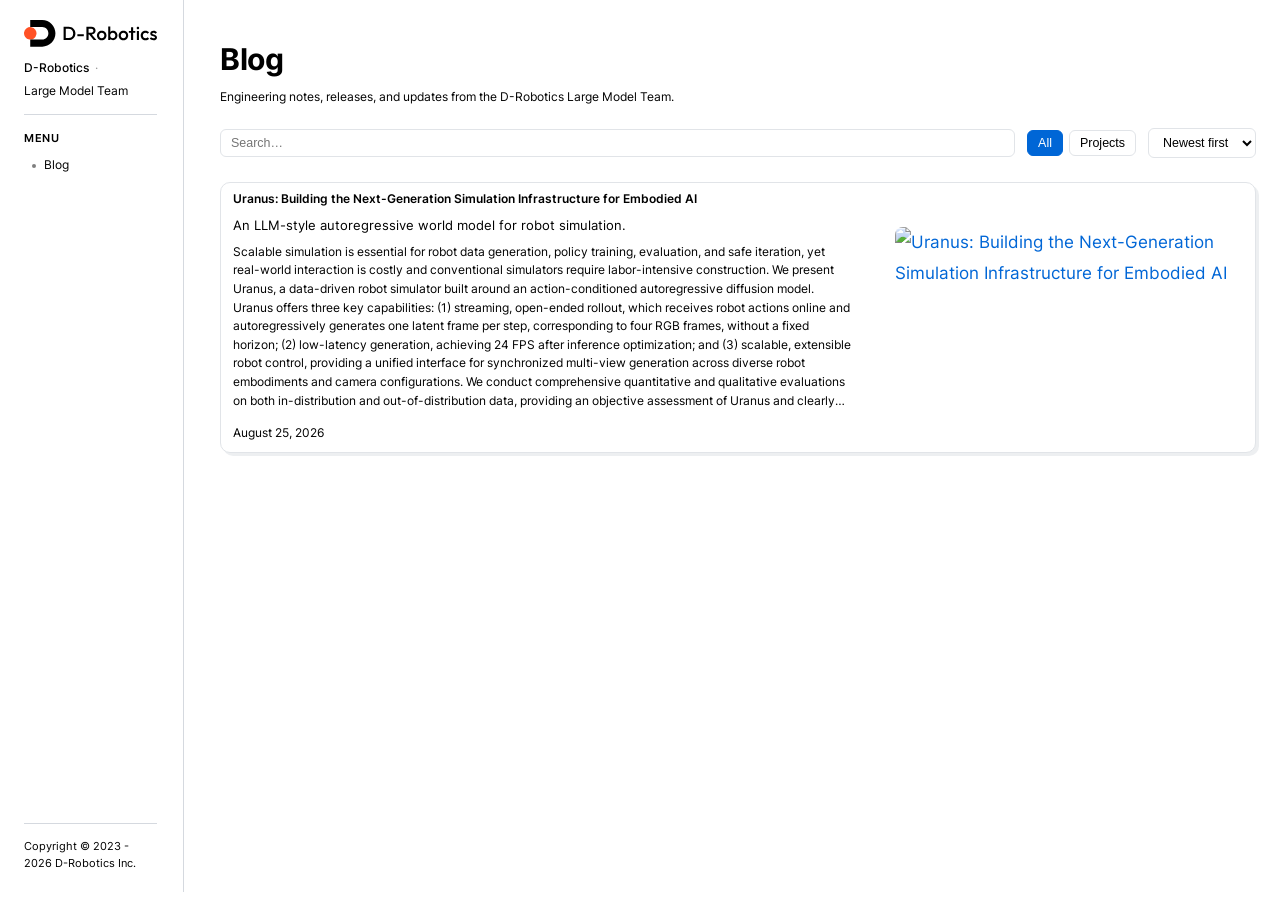
==== index.html @ 14d08337 "Initial deploy: Hugo build output (TOS-hosted assets)" ====
<!doctype html><html lang=en dir=ltr><head><meta charset=utf-8><meta name=viewport content="width=device-width,initial-scale=1,shrink-to-fit=no"><meta name=robots content="index, follow"><title>D-Robotics Large Model Team</title><script>(function(){var t,e=null;try{e=localStorage.getItem("beacon-theme")}catch{}e!=="light"&&e!=="dark"&&(e="auto"),t=e==="dark"||e==="auto"&&window.matchMedia("(prefers-color-scheme: dark)").matches,document.documentElement.dataset.theme=e,document.documentElement.classList.toggle("dark",t)})()</script><meta name=description content="World models and scalable systems for intelligence in the physical world."><meta name=author content="D-Robotics Large Model Team"><link rel=canonical href=https://largemodel.d-robotics.cc/><meta property="og:title" content="D-Robotics Large Model Team">
<meta property="og:description" content="World models and scalable systems for intelligence in the physical world."><meta property="og:type" content="website"><meta property="og:url" content="https://largemodel.d-robotics.cc/"><meta property="og:site_name" content="D-Robotics Large Model Team"><meta name=twitter:card content="summary"><meta name=twitter:title content="D-Robotics Large Model Team"><meta name=twitter:description content="World models and scalable systems for intelligence in the physical world."><script type=application/ld+json>{"@context":"https://schema.org","@type":"WebSite","description":"World models and scalable systems for intelligence in the physical world.","name":"D-Robotics Large Model Team","url":"https://largemodel.d-robotics.cc/"}</script><link rel=stylesheet href=/css/main.min.e6b3708b87d141f36e25508e2e781ec3b22ee63d09529a8f0eecc52648e0cc5a.css integrity="sha256-5rNwi4fRQfNuJVCOLngew7Iu5j0JUpqPDuzFJkjgzFo="><link rel=alternate type=application/rss+xml href=https://largemodel.d-robotics.cc/index.xml title="D-Robotics Large Model Team"><meta name=generator content="Hugo 0.147.4"><script>(function(){try{localStorage.setItem("beacon-theme","light")}catch{}var e=document.documentElement;e.classList.remove("dark"),e.dataset.theme="light"})()</script><style>@font-face{font-family:inter;src:url(/fonts/inter-var.woff2)format("woff2");font-weight:100 900;font-display:swap}:root{color-scheme:light;--color-bg:#ffffff;--color-bg-page:#ececed;--nav-width:160px;--details-width:280px;--site-width:1360px;--toc-width:220px;--font-sans:"Inter", "PingFang SC", "Microsoft YaHei", "Noto Sans CJK SC", system-ui, -apple-system, "Segoe UI", sans-serif;--color-text:#000000;--color-text-soft:#000000;--color-heading:#000000}:root.dark{color-scheme:light;--color-bg:#ffffff;--color-bg-soft:#ffffff;--color-bg-code:#f1f3f5;--color-bg-muted:#eceef1;--color-bg-page:#ececed;--color-text:#000000;--color-text-soft:#000000;--color-heading:#000000;--color-border:#e1e4e8;--color-divider:#d5d9df;--color-rule:#9299a3;--color-border-hover:#0066d6;--color-primary:#0066d6;--color-primary-hover:#0053b3;--color-selection-bg:#bfd0e1;--color-selection-text:#17212b;--color-comment-accent:#456b91;--color-tag-bg:#eceef1;--color-lightbox-backdrop:rgba(20, 22, 26, 0.82);--shadow:0 1px 2px rgba(0, 0, 0, 0.04);--shadow-hover:0 3px 10px rgba(0, 0, 0, 0.08)}.theme-toggle{display:none!important}body{background:var(--color-bg-page)}.container{background:var(--color-bg)}.three-col .layout{display:grid;grid-template-columns:var(--nav-width)minmax(0,1fr);gap:var(--layout-gap);align-items:start}.three-col.single .layout{grid-template-columns:var(--details-width)minmax(0,1fr);gap:0}.three-col.single .main{padding-left:24px;overflow-x:clip}.three-col.single .right-toc{display:none}.three-col .main,.three-col.single .main{max-width:none;margin-inline:0;min-width:0}.left-nav{position:sticky;top:24px;align-self:start;padding:20px 0;align-self:stretch;border-right:1px solid var(--color-divider);padding-right:20px}.left-nav-inner{display:flex;flex-direction:column;gap:14px}a.sidebar-logo{text-decoration:none;transition:opacity .15s ease}a.sidebar-logo:hover{opacity:.75}.right-toc{position:sticky;top:24px;align-self:start;padding:40px 0;max-height:calc(100vh - 48px);overflow-y:auto}.toc-side{background:0 0;border:0;border-radius:0;padding:0;margin:0}.toc-side .toc-title{text-transform:uppercase;letter-spacing:.05em;font-weight:600;color:var(--color-text-soft);font-size:.82rem;margin:0 0 12px}.toc-side .toc-content{font-size:.92rem}.toc-side ul{padding-left:16px;margin:6px 0}.toc-side a{color:var(--color-text-soft)}.toc-side a:hover{color:var(--color-primary)}.resources{margin:16px 0 0;text-align:center}.resources-list{display:flex;flex-wrap:wrap;justify-content:center;gap:18px}.resource-badge{display:inline-flex;align-items:center;gap:5px;padding:0;border:none;background:0 0;color:var(--color-text);font-size:.78rem;font-weight:400;text-decoration:underline;text-underline-offset:3px;text-decoration-thickness:1px;transition:color .15s ease,text-decoration-color .15s ease}.resource-badge:hover{color:var(--color-primary)}.hero{padding:56px 0 40px;max-width:760px}.hero-eyebrow{letter-spacing:-.01em;font-size:1.35rem;font-weight:700;color:var(--color-heading);margin:0 0 14px}.hero-vision{font-size:.95rem;line-height:1.7;letter-spacing:-.005em;color:var(--color-text-soft);margin:0 0 32px;max-width:62ch}.hero-cta{display:flex;gap:12px;flex-wrap:wrap}.btn{display:inline-flex;align-items:center;padding:8px 16px;border-radius:var(--radius);font-size:.78rem;font-weight:600;border:1px solid var(--color-border);background:var(--color-bg-soft);color:var(--color-text);transition:color .15s ease,border-color .15s ease,background-color .15s ease}.btn:hover{color:var(--color-primary);border-color:var(--color-border-hover)}.btn-primary{background:var(--color-primary);color:#fff;border-color:var(--color-primary)}.btn-primary:hover{color:#fff;filter:brightness(1.08)}.btn-ghost{background:0 0}.latest-title{margin:72px 0 16px;padding-top:24px;border-top:1px solid var(--color-border);font-size:.78rem;text-transform:uppercase;letter-spacing:.05em;font-weight:600;color:var(--color-text-soft)}.post-entry{margin-bottom:12px;padding:0;border:1px solid var(--color-border);border-radius:10px;background:var(--color-bg);box-shadow:3px 3px color-mix(in srgb,var(--color-border) 60%,transparent);transition:box-shadow .15s ease,transform .15s ease,border-color .15s ease}.post-entry:first-child{padding-top:0}.post-entry:last-of-type{border-bottom:1px solid var(--color-border)}.post-entry:hover{border-color:var(--color-heading);transform:translate(-1px,-1px);box-shadow:5px 5px color-mix(in srgb,var(--color-border) 80%,transparent)}.card-badges{display:flex;gap:6px;flex-wrap:wrap;margin-bottom:10px}.category-badge{display:inline-block;padding:3px 10px;font-size:.72rem;font-weight:600;text-transform:uppercase;letter-spacing:.05em;color:var(--color-primary);background:color-mix(in srgb,var(--color-primary) 10%,transparent);border-radius:999px;transition:background-color .15s ease}.category-badge:hover{background:color-mix(in srgb,var(--color-primary) 18%,transparent)}.byline{display:flex;align-items:center;flex-wrap:wrap;gap:8px;font-size:.78rem;color:var(--color-text-soft);margin:0 0 12px}.byline-author{color:var(--color-text-soft);font-weight:400}.byline-sep{opacity:.4}.entry-pinned{color:var(--color-primary);margin-right:4px}.three-col.single .post{max-width:none;margin-inline:0}.three-col.single .main{padding-right:24px}.three-col.single .post-content{font-size:1rem;line-height:1.4;letter-spacing:-.003em}.three-col.single .post-content a{color:var(--color-text)}.three-col.single .post-content a:hover{color:var(--color-text);text-decoration-color:var(--color-primary)}.three-col.single .post-content p{text-align:left;max-width:46rem;margin-inline:auto}.three-col.single .post-content>*+*{margin-top:20px}.three-col.single .post-content>*:first-child{margin-top:0}.three-col.single .post-content>h2{font-size:1.6rem;line-height:1.3;margin-top:80px;margin-bottom:0;letter-spacing:-.015em;text-align:center;padding-top:56px;border-top:1px solid var(--color-divider)}.three-col.single .post-content>h2:first-of-type,.three-col.single .post-content .callout>h2{border-top:none;margin-top:56px;padding-top:0}.three-col.single .post-content .callout>h2:first-child{margin-top:0}.three-col.single .post-content>h2::after{content:'';display:block;width:40px;height:3px;background:var(--color-primary);margin:12px auto 0;border-radius:2px}.three-col.single .post-content h4{font-size:1rem;line-height:1.5;font-weight:700;margin-top:28px;margin-bottom:0;margin-inline:auto;max-width:46rem;letter-spacing:-.01em;text-align:left}.three-col.single .post-content .demo-section>*+*{margin-top:28px}.three-col.single .post-content .demo-section>*:first-child{margin-top:0}.three-col.single .post-content .demo-section h4,.three-col.single .post-content .demo-section p{text-align:center}.three-col.single .post-content .demo-section p{max-width:40rem;margin-inline:auto}.barchart{max-width:46rem;margin-inline:auto}.barchart-tabs{display:flex;flex-wrap:wrap;gap:6px;margin-bottom:14px;position:relative}.barchart>input{position:absolute;opacity:0;pointer-events:none}.barchart-tabs>label{padding:3px 12px;border:1px solid var(--color-border);border-radius:999px;font-size:.72rem;line-height:1.6;color:var(--color-text-soft);cursor:pointer;user-select:none;transition:color .15s ease,background-color .15s ease,border-color .15s ease}.barchart-tabs>label:hover{color:var(--color-heading);border-color:var(--color-heading)}.bar-panel{display:none;min-height:258px}#bm-overall:checked~.bar-panel[data-panel=overall],#bm-interaction:checked~.bar-panel[data-panel=interaction],#bm-physical:checked~.bar-panel[data-panel=physical],#bm-consistency:checked~.bar-panel[data-panel=consistency],#bm-clip:checked~.bar-panel[data-panel=clip]{display:block}#bm-overall:checked~.barchart-tabs label[for=bm-overall],#bm-interaction:checked~.barchart-tabs label[for=bm-interaction],#bm-physical:checked~.barchart-tabs label[for=bm-physical],#bm-consistency:checked~.barchart-tabs label[for=bm-consistency],#bm-clip:checked~.barchart-tabs label[for=bm-clip]{background:var(--color-primary);border-color:var(--color-primary);color:#fff}.barmeter{display:grid;grid-template-columns:148px minmax(0,1fr)44px;align-items:center;gap:8px;margin:5px 0}.bar-label{font-size:.72rem;color:var(--color-text);text-align:right;white-space:nowrap;overflow:hidden;text-overflow:ellipsis}.bar-label em{font-style:normal;font-weight:600}.bar-track{height:14px;border-radius:4px;background:var(--color-bg-soft);overflow:hidden}.bar-fill{display:block;height:100%;width:var(--w,0%);border-radius:4px;background:color-mix(in srgb,var(--color-text) 28%,transparent)}.bar-value{font-size:.7rem;color:var(--color-text-soft);font-variant-numeric:tabular-nums}.barmeter.ours .bar-fill{background:var(--color-primary)}.barmeter.ours .bar-label,.barmeter.ours .bar-value{color:var(--color-primary);font-weight:600}.bar-caption{margin-top:10px;font-size:.7rem;color:var(--color-text-soft);text-align:center}.eval-split{display:grid;grid-template-columns:minmax(0,1fr)340px;gap:28px;align-items:center;max-width:46rem;margin-inline:auto;margin-block:28px}.post-content .eval-figure{margin:0}.eval-figure img{width:100%;border-radius:12px}.eval-figure figcaption{margin-top:8px;font-size:.72rem;line-height:1.5;color:var(--color-text-soft);text-align:center}.three-col.single .post-content h4{clear:both}@media(max-width:768px){.eval-split{grid-template-columns:1fr}}.video-pair{display:grid;grid-template-columns:1fr 1fr;gap:16px}.video-pair video{width:100%;aspect-ratio:16/9;object-fit:contain;background:#000;border-radius:12px}@media(max-width:768px){.video-pair{grid-template-columns:1fr}}.three-col.single .post-content>figure:not(.eval-figure),.three-col.single .post-content>div{margin-top:36px;margin-bottom:36px}.three-col.single .post-content .callout{border:none;border-radius:0;padding:0;margin:20px 0;background:0 0}.three-col.single .post-content .callout>p:first-child{font-size:1rem;font-weight:600;letter-spacing:-.005em;text-align:left;max-width:none}.three-col.single .post-content .callout>blockquote{margin:14px auto;padding-left:16px;border-left:2px solid var(--color-divider);font-size:.9rem;color:var(--color-text-soft);text-align:left;max-width:46rem}.three-col.single .post-content .callout>blockquote p{margin:0;max-width:none}.three-col.single .post-content .callout>p:not(:first-child){text-align:left;font-size:1rem;line-height:1.4;margin-top:14px;color:var(--color-text-soft)}.three-col.single .post-content .callout p:last-child,.three-col.single .post-content .callout blockquote:last-child{margin-bottom:0}.three-col.single .post-content>video{border-radius:12px;box-shadow:0 4px 24px rgba(0,0,0,.12);max-width:100%;background:#000;object-fit:contain}.three-col.single .post-content img{max-width:100%;background:0 0}.video-gallery{margin:36px 0}.video-gallery .video-main-wrap{position:relative;width:100%;padding-bottom:56.25%;border-radius:12px;overflow:hidden;box-shadow:0 4px 24px rgba(0,0,0,.12);background:#000}.video-gallery .video-main{position:absolute;top:0;left:0;width:100%;height:100%;object-fit:contain;background:#000}.video-gallery .video-thumbs{display:flex;flex-wrap:wrap;justify-content:center;gap:8px;margin-top:10px}.video-gallery .video-thumb-wrap{position:relative;flex:0 0 120px;width:120px;height:68px;border-radius:8px;overflow:hidden;cursor:pointer;border:3px solid transparent;opacity:.5;transition:opacity .15s ease,border-color .15s ease;background:#000}.video-gallery .video-thumb-wrap:hover{opacity:.8}.video-gallery .video-thumb-wrap.active{border-color:var(--color-primary);opacity:1}.video-gallery .video-thumb{position:absolute;top:0;left:0;width:100%;height:100%;object-fit:contain;background:#000;pointer-events:none}.three-col.single .post-content li{margin:.3em 0}.three-col.single .post-header{margin-bottom:40px;padding-top:8px}.three-col.single .post-header .post-meta.byline{justify-content:center;gap:8px;margin-bottom:14px}.three-col.single .post-header .post-title{text-align:center;font-size:clamp(1.8rem,3vw,2.2rem);line-height:1.25;letter-spacing:-.02em;margin:0 auto;max-width:32ch}.three-col.single .post-cover{margin:8px -14% 0;width:128%;max-width:100vw}.three-col.single .post-cover img{border-radius:var(--radius);display:block}.three-col.single .post>details.toc{display:none}.three-col.single .citation{margin-inline:auto;max-width:46rem;margin-top:88px}.three-col.single .post-footer{text-align:center}.three-col.single .post-footer .post-tags{justify-content:center}.post-details{position:sticky;top:24px;align-self:start;height:calc(100vh - 48px);overflow-y:auto;font-size:.78rem}.post-details-inner{display:flex;flex-direction:column;gap:16px;padding-right:6px;height:100%}.post-details-header{display:flex;flex-direction:column;gap:12px;padding-bottom:14px;border-bottom:1px solid var(--color-divider);flex-shrink:0}.sidebar-logo{width:100%;display:flex;align-items:center;justify-content:flex-start}.sidebar-logo svg{width:140px;max-width:100%;height:auto;display:block;color:var(--color-heading)}.post-meta-compact{display:flex;flex-wrap:wrap;align-items:center;gap:6px;font-size:.78rem;color:var(--color-text-soft);line-height:1.4}.post-meta-compact .post-meta-author{font-weight:500;color:var(--color-heading);white-space:nowrap}.post-meta-compact .post-meta-date{font-weight:400;color:var(--color-text-soft)}.post-meta-compact .sep{opacity:.4}.badge-category{display:inline-flex;align-items:center;gap:6px;padding:4px 10px;border-radius:999px;background:var(--color-bg-soft);border:1px solid var(--color-border);font-size:.72rem;font-weight:600;color:var(--color-heading);width:fit-content}.post-date{margin:0;font-size:.76rem;font-weight:500;color:var(--color-text-soft)}.post-byline{display:flex;justify-content:space-between;align-items:center;gap:12px}.post-author{margin:0;font-size:.9rem;font-weight:700;color:var(--color-heading)}.table-of-contents{display:flex;flex-direction:column;gap:8px;flex:1;min-height:0;overflow-y:auto}.table-of-contents-title{flex-shrink:0;margin:0;font-size:.7rem;font-weight:600;text-transform:uppercase;letter-spacing:.06em;color:var(--color-text-soft)}.table-of-contents-list ul{list-style:none;margin:0;padding:0}.table-of-contents-list ul ul{padding-left:10px;margin-top:2px}.table-of-contents-list li{margin:0}.table-of-contents-list a{display:flex;align-items:baseline;gap:8px;padding:4px 6px;border-radius:6px;color:var(--color-text-soft);text-decoration:none;font-size:.78rem;line-height:1.3;border-left:2px solid transparent;transition:color .15s ease,background-color .15s ease,border-color .15s ease}.table-of-contents-list a::before{content:"";flex-shrink:0;width:4px;height:4px;border-radius:50%;background:color-mix(in srgb,currentColor 50%,transparent);transform:translateY(-1px);transition:background-color .15s ease}.table-of-contents-list a:hover{color:var(--color-heading);background:var(--color-bg-soft)}.table-of-contents-list a.is-active,.table-of-contents-list a.active{color:var(--color-primary);background:color-mix(in srgb,var(--color-primary) 6%,transparent);border-left-color:var(--color-primary)}.table-of-contents-list a.is-active::before,.table-of-contents-list a.active::before{background:var(--color-primary)}.post-details-footer{flex-shrink:0;padding-top:12px;border-top:1px solid var(--color-divider);text-align:right}.back-to-blog{font-size:.76rem;font-weight:400;color:var(--color-text);text-decoration:underline;text-underline-offset:3px;text-decoration-color:color-mix(in srgb,var(--color-text) 35%,transparent);transition:color .15s ease,text-decoration-color .15s ease}.back-to-blog:hover{color:var(--color-primary);text-decoration-color:var(--color-primary)}.sidebar-copyright{margin-top:auto;flex-shrink:0;padding-top:14px;border-top:1px solid var(--color-divider);font-size:.7rem;line-height:1.5;color:var(--color-text-soft)}@media(max-width:1024px){.sidebar-copyright{display:none}.three-col.single .layout{grid-template-columns:minmax(0,1fr)}.three-col .left-nav{border-right:0;padding-right:0}.three-col.single .main{padding-left:0;overflow-x:visible}.post-details{position:static;height:auto;overflow:visible;margin-bottom:24px}.post-details-inner{padding-right:0;height:auto}.three-col.single .post-cover{margin:8px -6% 0;width:112%}}.list-header .list-title{font-size:1.9rem;font-weight:700;letter-spacing:-.01em;color:var(--color-heading)}.list-header .list-description{font-size:.78rem;color:var(--color-text-soft)}.post-entry .entry-body{display:flex;align-items:stretch;gap:44px;padding:8px 20px 8px 12px}.post-entry .entry-main{flex:auto;min-width:0;display:flex;flex-direction:column;gap:8px}.post-entry .entry-row{display:flex;align-items:baseline;justify-content:space-between;gap:6px}.post-entry .entry-title{flex:1;min-width:0;overflow:hidden;text-overflow:ellipsis;white-space:nowrap;font-size:.75rem;font-weight:600;line-height:1.4;letter-spacing:0;margin:0;color:var(--color-heading)}.post-entry .entry-title a{text-decoration:none}.post-entry .entry-date{margin-top:auto;padding-top:4px;font-size:.75rem;color:var(--color-text-soft);white-space:nowrap}.post-entry .entry-desc{font-size:.82rem;line-height:1.45;color:var(--color-text);margin:0}.post-entry .entry-abstract{min-width:0;margin:0;font-size:.75rem;line-height:1.55;color:var(--color-text-soft);display:-webkit-box;-webkit-box-orient:vertical;overflow:hidden}.post-entry .entry-thumb-link{flex:none;align-self:center;display:block}.post-entry .entry-thumb{display:block;height:180px;width:auto;max-width:min(40vw,340px);object-fit:cover;border-radius:8px;background:var(--color-bg)}@media(max-width:640px){.post-entry .entry-body{flex-direction:column-reverse;gap:10px}.post-entry .entry-thumb{width:100%;height:auto;max-width:none}.post-entry .entry-date{margin-top:0}}.blog-controls{display:flex;gap:12px;flex-wrap:wrap;align-items:center;margin:8px 0 24px}.blog-search{flex:1 1 240px;min-width:180px;padding:6px 10px;border:1px solid var(--color-border);border-radius:var(--radius);font-size:.78rem;background:var(--color-bg-soft);color:var(--color-text);transition:border-color .15s ease}.blog-search:focus{outline:none;border-color:var(--color-primary)}.blog-filters{display:flex;gap:6px;flex-wrap:wrap}.filter-btn{padding:5px 10px;border:1px solid var(--color-border);background:var(--color-bg-soft);color:var(--color-text-soft);border-radius:var(--radius);cursor:pointer;font-size:.78rem;transition:color .15s ease,border-color .15s ease,background-color .15s ease}.filter-btn:hover{color:var(--color-primary);border-color:var(--color-border-hover)}.filter-btn.active{background:var(--color-primary);color:#fff;border-color:var(--color-primary)}.blog-sort{padding:6px 10px;border:1px solid var(--color-border);border-radius:var(--radius);background:var(--color-bg-soft);color:var(--color-text);font-size:.78rem;cursor:pointer}.blog-empty{color:var(--color-text-soft);text-align:center;padding:40px 0;font-size:.78rem}.citation{margin:40px 0 24px;padding:20px 24px;border:1px solid var(--color-border);border-radius:var(--radius);background:var(--color-bg-soft)}.citation-title{margin:0 0 6px;font-size:.78rem;text-transform:uppercase;letter-spacing:.05em;font-weight:600;color:var(--color-text-soft)}.citation-note{margin:0 0 14px;font-size:.78rem;color:var(--color-text-soft)}.citation-actions{position:relative}.citation-bibtex{margin:0;padding:16px 18px;background:var(--color-bg);border:1px solid var(--color-border);border-radius:calc(var(--radius) - 2px);overflow-x:auto;font-family:ui-monospace,SFMono-Regular,Menlo,Consolas,monospace;font-size:.78rem;line-height:1.55;color:var(--color-text)}.citation-bibtex code{background:0 0;padding:0;font:inherit;color:inherit}.citation-copy{position:absolute;top:10px;right:10px;display:inline-flex;align-items:center;padding:5px 12px;border:1px solid var(--color-border);border-radius:var(--radius);background:var(--color-bg);color:var(--color-text-soft);font-size:.78rem;font-weight:600;cursor:pointer;transition:color .15s ease,border-color .15s ease}.citation-copy:hover{color:var(--color-primary);border-color:var(--color-border-hover)}@media(max-width:1024px){.three-col .layout,.three-col.single .layout{grid-template-columns:1fr}.left-nav{position:static;padding:16px 0;border-bottom:1px solid var(--color-divider)}.post-details-inner{flex-direction:row;align-items:center;gap:18px;flex-wrap:wrap}.post-details-header{flex-direction:row;align-items:center;gap:18px;padding-bottom:0;border-bottom:0}.left-nav-links .table-of-contents-title{display:none}.left-nav-links .table-of-contents-list{display:flex;flex-direction:row;gap:18px}.left-nav-links .table-of-contents-list a{border-left:0;padding:0}.left-nav-links .table-of-contents-list a::before{display:none}.right-toc{display:none}}</style></head><body class="three-col list kind-home type-page" data-copy=Copy data-copied=Copied! data-copy-failed="Copy failed" data-toggle-theme=Theme data-theme-auto=Auto data-theme-light=Light data-theme-dark=Dark data-open-menu="Open menu" data-close-menu="Close menu" data-image-preview="Image preview" data-open-preview="Open image preview" data-close-preview=Close data-prev-image="Previous image" data-next-image="Next image"><a class=skip-link href=#main>Skip to content</a><div id=copy-status class=visually-hidden role=status aria-live=polite></div><div class=container><div class=layout><aside class=left-nav id=left-nav aria-label="Main navigation"><div class=post-details aria-label="Site navigation"><div class=post-details-inner><div class=post-details-header><a href=/ class=sidebar-logo aria-label=D-Robotics><svg viewBox="0 0 2674.43 536.44" aria-hidden="true"><g><path fill="currentcolor" d="M1034.09 270.13c0 75.66-58.85 133.74-135.65 133.74H796.03V136.39h101.64c77.19.0 136.42 57.7 136.42 133.74zM896.52 363.75c54.64.0 92.48-38.21 92.48-94s-38.21-93.24-92.48-93.24h-56.55v187.24h56.55z"/><path fill="currentcolor" d="M1073.05 326.3v-39.74h129.54v39.74h-129.54z"/><path fill="currentcolor" d="M1401.67 403.87l-91.33-113.49h-11.46v113.49h-43.94V136.39h100.11c50.44.0 84.45 32.86 84.45 77.19s-30.19 73.37-76.43 76.43l94 113.87h-55.41zM1298.87 174.6v79.48h53.88c27.13.0 42.8-14.9 42.8-39.74.0-22.16-15.66-39.74-42.41-39.74h-54.26z"/><path fill="currentcolor" d="M1466.61 311.78c0-53.12 42.03-95.15 95.91-95.15s96.29 41.65 96.29 95.15-42.03 95.91-96.29 95.91-95.91-42.42-95.91-95.91zm149.03.0c0-32.1-22.16-54.64-53.12-54.64s-52.73 22.93-52.73 54.64 21.78 55.41 52.73 55.41 53.12-22.93 53.12-55.41z"/><path fill="currentcolor" d="M1880.05 312.55c0 53.5-38.6 95.15-88.27 95.15-23.31.0-43.18-8.79-56.17-23.69v19.87h-42.03V128.75h42.03v111.96c12.99-14.9 32.86-24.08 56.17-24.08 49.68.0 88.27 42.03 88.27 95.91zM1836.87 312.16c0-32.86-21.4-55.79-51.97-55.79s-51.97 22.93-51.97 55.79 21.02 55.79 51.97 55.79 51.97-22.93 51.97-55.79z"/><path fill="currentcolor" d="M1903.35 311.78c0-53.12 42.03-95.15 95.91-95.15s96.29 41.65 96.29 95.15-42.03 95.91-96.29 95.91-95.91-42.42-95.91-95.91zm149.03.0c0-32.1-22.17-54.64-53.12-54.64s-52.73 22.93-52.73 54.64 21.78 55.41 52.73 55.41 53.12-22.93 53.12-55.41z"/><path fill="currentcolor" d="M2238.84 220.46v38.21h-43.94v145.21h-42.03V258.67h-43.94v-38.21h43.94v-76.43h42.03v76.43h43.94z"/><path fill="currentcolor" d="M2265.96 161.61c0-14.14 10.32-25.22 24.84-25.22s24.84 11.08 24.84 25.22-10.32 25.22-24.84 25.22-24.84-11.08-24.84-25.22zM2269.78 403.87V220.45h42.03v183.42h-42.03z"/><path fill="currentcolor" d="M2346.96 312.16c0-53.88 41.65-95.53 96.29-95.53 28.28.0 54.26 11.47 71.46 31.72l-27.51 27.89c-10.7-12.61-25.99-19.11-43.94-19.11-31.33.0-53.12 22.55-53.12 55.02s21.78 55.03 53.12 55.03c17.96.0 33.24-6.5 43.94-19.11l27.51 27.89c-17.2 20.25-43.18 31.72-71.46 31.72-54.64.0-96.29-41.65-96.29-95.53z"/><path fill="currentcolor" d="M2528.84 374.07l26.75-26.75c12.61 14.9 29.04 22.16 50.06 22.16 18.72.0 28.66-5.73 28.66-16.43.0-33.25-95.15-13.37-95.15-79.86.0-35.16 25.6-56.55 67.64-56.55 29.42.0 52.35 10.7 67.64 31.33l-26.75 26.75c-10.7-13.37-24.08-19.87-42.03-19.87-16.81.0-26.37 5.35-26.37 14.9.0 30.19 95.15 12.23 95.15 79.86.0 35.92-26.75 58.08-69.54 58.08-30.95.0-58.47-12.23-76.04-33.63z"/></g><g><circle fill="#ff5125" cx="125.73" cy="268.22" r="125.73" transform="translate(-159.17 349.36) rotate(-80.78)"/><path fill="currentcolor" d="M366.53 536.44H124.84v-142.1h241.69c68.02.0 123.37-56.58 123.37-126.12S434.56 142.1 366.53 142.1H124.84V0h241.69C512.91.0 632 120.32 632 268.22S512.91 536.44 366.53 536.44z"/></g></svg></a><div class=post-meta-compact><span class=post-meta-author>D-Robotics</span>
<span class=sep aria-hidden=true>&#183;</span>
<span class=post-meta-date>Large Model Team</span></div></div><nav class="table-of-contents left-nav-links" aria-label="Main navigation"><h3 class=table-of-contents-title>Menu</h3><div class=table-of-contents-list><a href=/blog/>Blog</a></div></nav><div class=sidebar-copyright>Copyright &copy; 2023 - 2026 D-Robotics Inc.</div></div></div></aside><main class=main id=main><header class=list-header><h1 class=list-title>Blog</h1><div class=list-description>Engineering notes, releases, and updates from the D-Robotics Large Model Team.</div></header><section class=blog-controls id=blog-controls><input type=search id=blog-search class=blog-search placeholder=Search… aria-label=Search><div class=blog-filters id=blog-filters role=group aria-label="Filter by category"><button type=button class="filter-btn active" data-filter=all>All</button>
<button type=button class=filter-btn data-filter=projects>Projects</button></div><select id=blog-sort class=blog-sort aria-label=Sort><option value=date-desc>Newest first</option><option value=date-asc>Oldest first</option><option value=title-asc>Title A–Z</option><option value=title-desc>Title Z–A</option></select></section><section class="post-list blog-list" id=blog-list><article class="post-entry blog-card" data-title="uranus: building the next-generation simulation infrastructure for embodied ai" data-date=2026-08-25 data-category="projects " data-search="uranus: building the next-generation simulation infrastructure for embodied ai background: why a learned simulator
&amp;ldquo;what i cannot create, i do not understand.&amp;rdquo; — richard feynman
to act intelligently, a robot must first imagine the consequences of its actions — yet real interaction is costly, slow, and impossible to reproduce, while traditional simulators (isaac sim, mujoco) demand hand-authored assets and physics and still suffer a sim-to-real gap. uranus closes this gap with a data-driven world model: feed it observations, camera calibrations, joint states, and a robot description file, and it autoregressively generates multi-view video conditioned on actions — simulation learned from data, not hand-built.
 world models robotics projects"><div class=entry-body><div class=entry-main><div class=entry-row><h2 class=entry-title><a href=/blog/uranus/ title="Uranus: Building the Next-Generation Simulation Infrastructure for Embodied AI">Uranus: Building the Next-Generation Simulation Infrastructure for Embodied AI</a></h2></div><p class=entry-desc>An LLM-style autoregressive world model for robot simulation.</p><div class=entry-detail><p class=entry-abstract>Scalable simulation is essential for robot data generation, policy training, evaluation, and safe iteration, yet real-world interaction is costly and conventional simulators require labor-intensive construction. We present Uranus, a data-driven robot simulator built around an action-conditioned autoregressive diffusion model. Uranus offers three key capabilities: (1) streaming, open-ended rollout, which receives robot actions online and autoregressively generates one latent frame per step, corresponding to four RGB frames, without a fixed horizon; (2) low-latency generation, achieving 24 FPS after inference optimization; and (3) scalable, extensible robot control, providing a unified interface for synchronized multi-view generation across diverse robot embodiments and camera configurations. We conduct comprehensive quantitative and qualitative evaluations on both in-distribution and out-of-distribution data, providing an objective assessment of Uranus and clearly identifying its current limitations. We release the code and model weights to empower the community with practical tools and insights.</p></div><time class=entry-date datetime=2026-08-25T00:00:00Z>August 25, 2026</time></div><a class=entry-thumb-link href=/blog/uranus/ tabindex=-1 aria-hidden=true><img class=entry-thumb src=https://drobotics-public-assets.tos-cn-beijing.volces.com/large-model-page/uranus/assets/logo_4.png alt="Uranus: Building the Next-Generation Simulation Infrastructure for Embodied AI" loading=lazy></a></div></article></section><p class=blog-empty id=blog-empty hidden>No posts match your search.</p><script>(function(){var t,n,s,o,i,a,r,e=document.getElementById("blog-list");if(!e)return;t=document.getElementById("blog-search"),n=document.getElementById("blog-sort"),i=document.getElementById("blog-empty"),a=Array.prototype.slice.call(e.querySelectorAll(".blog-card")),r=Array.prototype.slice.call(document.querySelectorAll(".filter-btn")),s="all",o="";function l(){var e=0;a.forEach(function(t){var n=s==="all"||t.dataset.category.indexOf(s)!==-1,i=!o||t.dataset.search.indexOf(o)!==-1;n&&i?(t.style.display="",e++):t.style.display="none"}),i&&(i.hidden=e!==0)}t&&t.addEventListener("input",function(){o=t.value.trim().toLowerCase(),l()}),r.forEach(function(e){e.addEventListener("click",function(){r.forEach(function(e){e.classList.remove("active")}),e.classList.add("active"),s=e.dataset.filter,l()})}),n&&n.addEventListener("change",function(){var t=n.value,s=a.slice();s.sort(function(e,n){return t==="date-desc"?n.dataset.date.localeCompare(e.dataset.date):t==="date-asc"?e.dataset.date.localeCompare(n.dataset.date):t==="title-asc"?e.dataset.title.localeCompare(n.dataset.title):t==="title-desc"?n.dataset.title.localeCompare(e.dataset.title):0}),s.forEach(function(t){e.appendChild(t)})});function c(){e.querySelectorAll(".entry-body").forEach(function(e){var s,o,t=e.querySelector(".entry-abstract"),n=e.querySelector(".entry-thumb");if(!t||!n)return;if(window.matchMedia("(max-width: 640px)").matches){t.style.webkitLineClamp="";return}s=parseFloat(getComputedStyle(t).lineHeight)||18,o=Math.min(10,Math.max(1,Math.floor(n.offsetHeight/s))),t.style.webkitLineClamp=o})}c(),document.fonts&&document.fonts.ready&&document.fonts.ready.then(c),window.addEventListener("resize",c)})()</script></main></div></div><script src=/js/bundle.min.6897949bd55f094d0ef19544ea4e4cd70f46cc3a8ca288199498e40af0bca759.js integrity="sha256-aJeUm9VfCU0O8ZVE6k5M1w9GzDqMoogZlJjkCvC8p1k=" defer></script><script>(function(){function e(){try{localStorage.setItem("beacon-theme","light")}catch{}var t,n,s=document.documentElement;s.classList.remove("dark"),s.dataset.theme="light",t=document.getElementById("theme-toggle"),t&&(n=t.cloneNode(!0),t.parentNode&&t.parentNode.replaceChild(n,t),n.addEventListener("click",function(t){t.preventDefault(),t.stopPropagation(),e()}))}document.readyState==="loading"?document.addEventListener("DOMContentLoaded",e):e()})()</script><script>(function(){var t,s,o,n=document.querySelectorAll(".post-content h2[id], .post-content h3[id]"),e=document.querySelectorAll(".table-of-contents-list a");if(!n.length||!e.length)return;s={},e.forEach(function(e){var t=e.getAttribute("href")||"";t.charAt(0)==="#"&&(s[t.slice(1)]=e)}),t=null,o=new IntersectionObserver(function(n){n.forEach(function(n){if(!n.isIntersecting)return;var s=n.target.id;if(s===t)return;t=s,e.forEach(function(e){e.classList.toggle("is-active",e.getAttribute("href")==="#"+s)})})},{rootMargin:"-80px 0px -70% 0px",threshold:0}),n.forEach(function(e){o.observe(e)})})()</script><script>(function(){document.querySelectorAll(".video-gallery").forEach(function(e){var t=e.querySelector(".video-main"),n=e.querySelectorAll(".video-thumb-wrap");if(!t||!n.length)return;n.forEach(function(e){e.addEventListener("click",function(){var o,s=e.getAttribute("data-src");if(!s)return;o=t.querySelector("source"),o?o.src=s:t.src=s,t.load(),t.play().catch(function(){}),n.forEach(function(e){e.classList.remove("active")}),e.classList.add("active")})})})})()</script></body></html>
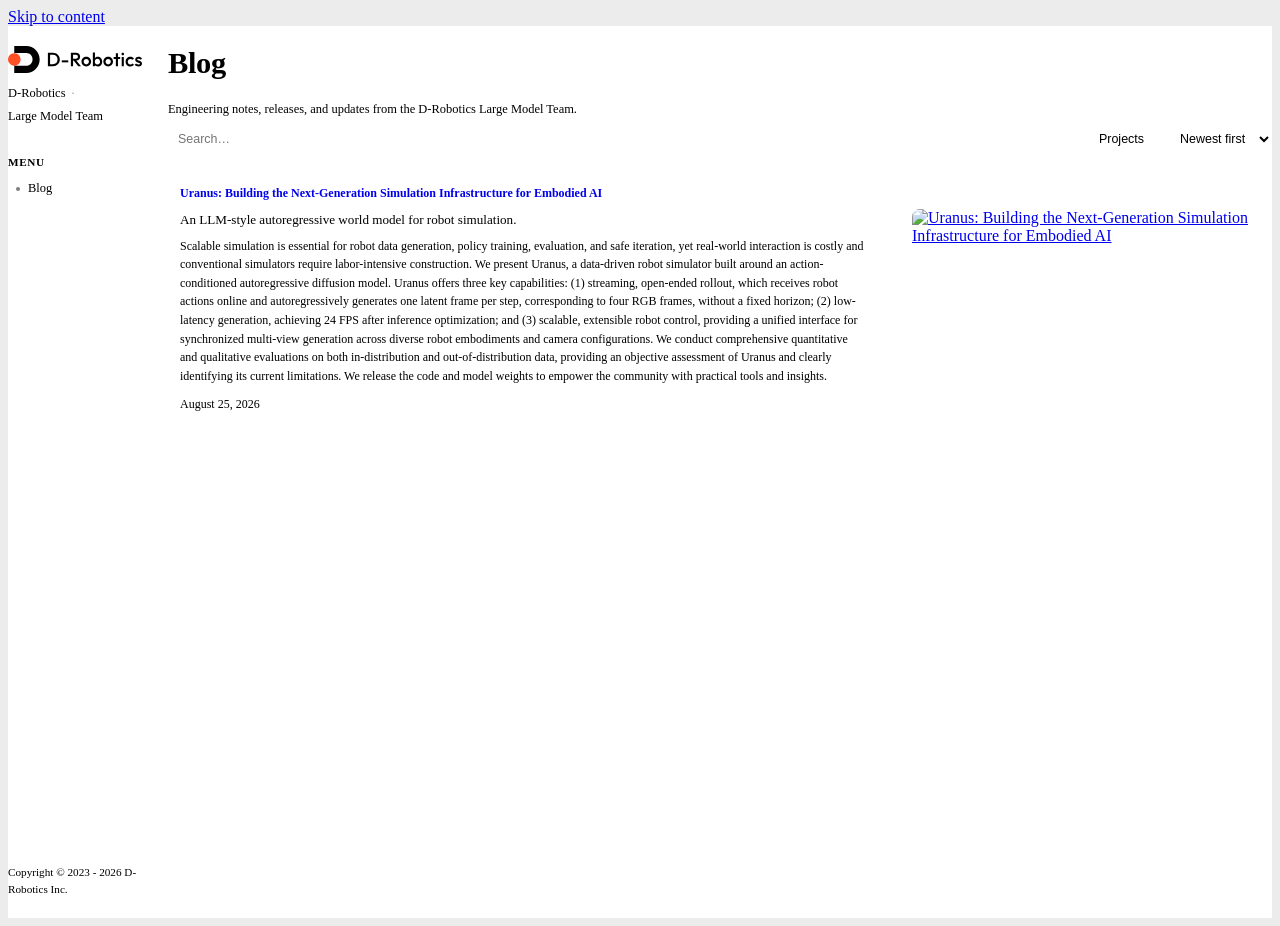
==== commit ae228c79: "Update baseURL to GitHub Pages default domain" ====
--- a/index.html
+++ b/index.html
@@ -1,8 +1,8 @@
-<!doctype html><html lang=en dir=ltr><head><meta charset=utf-8><meta name=viewport content="width=device-width,initial-scale=1,shrink-to-fit=no"><meta name=robots content="index, follow"><title>D-Robotics Large Model Team</title><script>(function(){var t,e=null;try{e=localStorage.getItem("beacon-theme")}catch{}e!=="light"&&e!=="dark"&&(e="auto"),t=e==="dark"||e==="auto"&&window.matchMedia("(prefers-color-scheme: dark)").matches,document.documentElement.dataset.theme=e,document.documentElement.classList.toggle("dark",t)})()</script><meta name=description content="World models and scalable systems for intelligence in the physical world."><meta name=author content="D-Robotics Large Model Team"><link rel=canonical href=https://largemodel.d-robotics.cc/><meta property="og:title" content="D-Robotics Large Model Team">
-<meta property="og:description" content="World models and scalable systems for intelligence in the physical world."><meta property="og:type" content="website"><meta property="og:url" content="https://largemodel.d-robotics.cc/"><meta property="og:site_name" content="D-Robotics Large Model Team"><meta name=twitter:card content="summary"><meta name=twitter:title content="D-Robotics Large Model Team"><meta name=twitter:description content="World models and scalable systems for intelligence in the physical world."><script type=application/ld+json>{"@context":"https://schema.org","@type":"WebSite","description":"World models and scalable systems for intelligence in the physical world.","name":"D-Robotics Large Model Team","url":"https://largemodel.d-robotics.cc/"}</script><link rel=stylesheet href=/css/main.min.e6b3708b87d141f36e25508e2e781ec3b22ee63d09529a8f0eecc52648e0cc5a.css integrity="sha256-5rNwi4fRQfNuJVCOLngew7Iu5j0JUpqPDuzFJkjgzFo="><link rel=alternate type=application/rss+xml href=https://largemodel.d-robotics.cc/index.xml title="D-Robotics Large Model Team"><meta name=generator content="Hugo 0.147.4"><script>(function(){try{localStorage.setItem("beacon-theme","light")}catch{}var e=document.documentElement;e.classList.remove("dark"),e.dataset.theme="light"})()</script><style>@font-face{font-family:inter;src:url(/fonts/inter-var.woff2)format("woff2");font-weight:100 900;font-display:swap}:root{color-scheme:light;--color-bg:#ffffff;--color-bg-page:#ececed;--nav-width:160px;--details-width:280px;--site-width:1360px;--toc-width:220px;--font-sans:"Inter", "PingFang SC", "Microsoft YaHei", "Noto Sans CJK SC", system-ui, -apple-system, "Segoe UI", sans-serif;--color-text:#000000;--color-text-soft:#000000;--color-heading:#000000}:root.dark{color-scheme:light;--color-bg:#ffffff;--color-bg-soft:#ffffff;--color-bg-code:#f1f3f5;--color-bg-muted:#eceef1;--color-bg-page:#ececed;--color-text:#000000;--color-text-soft:#000000;--color-heading:#000000;--color-border:#e1e4e8;--color-divider:#d5d9df;--color-rule:#9299a3;--color-border-hover:#0066d6;--color-primary:#0066d6;--color-primary-hover:#0053b3;--color-selection-bg:#bfd0e1;--color-selection-text:#17212b;--color-comment-accent:#456b91;--color-tag-bg:#eceef1;--color-lightbox-backdrop:rgba(20, 22, 26, 0.82);--shadow:0 1px 2px rgba(0, 0, 0, 0.04);--shadow-hover:0 3px 10px rgba(0, 0, 0, 0.08)}.theme-toggle{display:none!important}body{background:var(--color-bg-page)}.container{background:var(--color-bg)}.three-col .layout{display:grid;grid-template-columns:var(--nav-width)minmax(0,1fr);gap:var(--layout-gap);align-items:start}.three-col.single .layout{grid-template-columns:var(--details-width)minmax(0,1fr);gap:0}.three-col.single .main{padding-left:24px;overflow-x:clip}.three-col.single .right-toc{display:none}.three-col .main,.three-col.single .main{max-width:none;margin-inline:0;min-width:0}.left-nav{position:sticky;top:24px;align-self:start;padding:20px 0;align-self:stretch;border-right:1px solid var(--color-divider);padding-right:20px}.left-nav-inner{display:flex;flex-direction:column;gap:14px}a.sidebar-logo{text-decoration:none;transition:opacity .15s ease}a.sidebar-logo:hover{opacity:.75}.right-toc{position:sticky;top:24px;align-self:start;padding:40px 0;max-height:calc(100vh - 48px);overflow-y:auto}.toc-side{background:0 0;border:0;border-radius:0;padding:0;margin:0}.toc-side .toc-title{text-transform:uppercase;letter-spacing:.05em;font-weight:600;color:var(--color-text-soft);font-size:.82rem;margin:0 0 12px}.toc-side .toc-content{font-size:.92rem}.toc-side ul{padding-left:16px;margin:6px 0}.toc-side a{color:var(--color-text-soft)}.toc-side a:hover{color:var(--color-primary)}.resources{margin:16px 0 0;text-align:center}.resources-list{display:flex;flex-wrap:wrap;justify-content:center;gap:18px}.resource-badge{display:inline-flex;align-items:center;gap:5px;padding:0;border:none;background:0 0;color:var(--color-text);font-size:.78rem;font-weight:400;text-decoration:underline;text-underline-offset:3px;text-decoration-thickness:1px;transition:color .15s ease,text-decoration-color .15s ease}.resource-badge:hover{color:var(--color-primary)}.hero{padding:56px 0 40px;max-width:760px}.hero-eyebrow{letter-spacing:-.01em;font-size:1.35rem;font-weight:700;color:var(--color-heading);margin:0 0 14px}.hero-vision{font-size:.95rem;line-height:1.7;letter-spacing:-.005em;color:var(--color-text-soft);margin:0 0 32px;max-width:62ch}.hero-cta{display:flex;gap:12px;flex-wrap:wrap}.btn{display:inline-flex;align-items:center;padding:8px 16px;border-radius:var(--radius);font-size:.78rem;font-weight:600;border:1px solid var(--color-border);background:var(--color-bg-soft);color:var(--color-text);transition:color .15s ease,border-color .15s ease,background-color .15s ease}.btn:hover{color:var(--color-primary);border-color:var(--color-border-hover)}.btn-primary{background:var(--color-primary);color:#fff;border-color:var(--color-primary)}.btn-primary:hover{color:#fff;filter:brightness(1.08)}.btn-ghost{background:0 0}.latest-title{margin:72px 0 16px;padding-top:24px;border-top:1px solid var(--color-border);font-size:.78rem;text-transform:uppercase;letter-spacing:.05em;font-weight:600;color:var(--color-text-soft)}.post-entry{margin-bottom:12px;padding:0;border:1px solid var(--color-border);border-radius:10px;background:var(--color-bg);box-shadow:3px 3px color-mix(in srgb,var(--color-border) 60%,transparent);transition:box-shadow .15s ease,transform .15s ease,border-color .15s ease}.post-entry:first-child{padding-top:0}.post-entry:last-of-type{border-bottom:1px solid var(--color-border)}.post-entry:hover{border-color:var(--color-heading);transform:translate(-1px,-1px);box-shadow:5px 5px color-mix(in srgb,var(--color-border) 80%,transparent)}.card-badges{display:flex;gap:6px;flex-wrap:wrap;margin-bottom:10px}.category-badge{display:inline-block;padding:3px 10px;font-size:.72rem;font-weight:600;text-transform:uppercase;letter-spacing:.05em;color:var(--color-primary);background:color-mix(in srgb,var(--color-primary) 10%,transparent);border-radius:999px;transition:background-color .15s ease}.category-badge:hover{background:color-mix(in srgb,var(--color-primary) 18%,transparent)}.byline{display:flex;align-items:center;flex-wrap:wrap;gap:8px;font-size:.78rem;color:var(--color-text-soft);margin:0 0 12px}.byline-author{color:var(--color-text-soft);font-weight:400}.byline-sep{opacity:.4}.entry-pinned{color:var(--color-primary);margin-right:4px}.three-col.single .post{max-width:none;margin-inline:0}.three-col.single .main{padding-right:24px}.three-col.single .post-content{font-size:1rem;line-height:1.4;letter-spacing:-.003em}.three-col.single .post-content a{color:var(--color-text)}.three-col.single .post-content a:hover{color:var(--color-text);text-decoration-color:var(--color-primary)}.three-col.single .post-content p{text-align:left;max-width:46rem;margin-inline:auto}.three-col.single .post-content>*+*{margin-top:20px}.three-col.single .post-content>*:first-child{margin-top:0}.three-col.single .post-content>h2{font-size:1.6rem;line-height:1.3;margin-top:80px;margin-bottom:0;letter-spacing:-.015em;text-align:center;padding-top:56px;border-top:1px solid var(--color-divider)}.three-col.single .post-content>h2:first-of-type,.three-col.single .post-content .callout>h2{border-top:none;margin-top:56px;padding-top:0}.three-col.single .post-content .callout>h2:first-child{margin-top:0}.three-col.single .post-content>h2::after{content:'';display:block;width:40px;height:3px;background:var(--color-primary);margin:12px auto 0;border-radius:2px}.three-col.single .post-content h4{font-size:1rem;line-height:1.5;font-weight:700;margin-top:28px;margin-bottom:0;margin-inline:auto;max-width:46rem;letter-spacing:-.01em;text-align:left}.three-col.single .post-content .demo-section>*+*{margin-top:28px}.three-col.single .post-content .demo-section>*:first-child{margin-top:0}.three-col.single .post-content .demo-section h4,.three-col.single .post-content .demo-section p{text-align:center}.three-col.single .post-content .demo-section p{max-width:40rem;margin-inline:auto}.barchart{max-width:46rem;margin-inline:auto}.barchart-tabs{display:flex;flex-wrap:wrap;gap:6px;margin-bottom:14px;position:relative}.barchart>input{position:absolute;opacity:0;pointer-events:none}.barchart-tabs>label{padding:3px 12px;border:1px solid var(--color-border);border-radius:999px;font-size:.72rem;line-height:1.6;color:var(--color-text-soft);cursor:pointer;user-select:none;transition:color .15s ease,background-color .15s ease,border-color .15s ease}.barchart-tabs>label:hover{color:var(--color-heading);border-color:var(--color-heading)}.bar-panel{display:none;min-height:258px}#bm-overall:checked~.bar-panel[data-panel=overall],#bm-interaction:checked~.bar-panel[data-panel=interaction],#bm-physical:checked~.bar-panel[data-panel=physical],#bm-consistency:checked~.bar-panel[data-panel=consistency],#bm-clip:checked~.bar-panel[data-panel=clip]{display:block}#bm-overall:checked~.barchart-tabs label[for=bm-overall],#bm-interaction:checked~.barchart-tabs label[for=bm-interaction],#bm-physical:checked~.barchart-tabs label[for=bm-physical],#bm-consistency:checked~.barchart-tabs label[for=bm-consistency],#bm-clip:checked~.barchart-tabs label[for=bm-clip]{background:var(--color-primary);border-color:var(--color-primary);color:#fff}.barmeter{display:grid;grid-template-columns:148px minmax(0,1fr)44px;align-items:center;gap:8px;margin:5px 0}.bar-label{font-size:.72rem;color:var(--color-text);text-align:right;white-space:nowrap;overflow:hidden;text-overflow:ellipsis}.bar-label em{font-style:normal;font-weight:600}.bar-track{height:14px;border-radius:4px;background:var(--color-bg-soft);overflow:hidden}.bar-fill{display:block;height:100%;width:var(--w,0%);border-radius:4px;background:color-mix(in srgb,var(--color-text) 28%,transparent)}.bar-value{font-size:.7rem;color:var(--color-text-soft);font-variant-numeric:tabular-nums}.barmeter.ours .bar-fill{background:var(--color-primary)}.barmeter.ours .bar-label,.barmeter.ours .bar-value{color:var(--color-primary);font-weight:600}.bar-caption{margin-top:10px;font-size:.7rem;color:var(--color-text-soft);text-align:center}.eval-split{display:grid;grid-template-columns:minmax(0,1fr)340px;gap:28px;align-items:center;max-width:46rem;margin-inline:auto;margin-block:28px}.post-content .eval-figure{margin:0}.eval-figure img{width:100%;border-radius:12px}.eval-figure figcaption{margin-top:8px;font-size:.72rem;line-height:1.5;color:var(--color-text-soft);text-align:center}.three-col.single .post-content h4{clear:both}@media(max-width:768px){.eval-split{grid-template-columns:1fr}}.video-pair{display:grid;grid-template-columns:1fr 1fr;gap:16px}.video-pair video{width:100%;aspect-ratio:16/9;object-fit:contain;background:#000;border-radius:12px}@media(max-width:768px){.video-pair{grid-template-columns:1fr}}.three-col.single .post-content>figure:not(.eval-figure),.three-col.single .post-content>div{margin-top:36px;margin-bottom:36px}.three-col.single .post-content .callout{border:none;border-radius:0;padding:0;margin:20px 0;background:0 0}.three-col.single .post-content .callout>p:first-child{font-size:1rem;font-weight:600;letter-spacing:-.005em;text-align:left;max-width:none}.three-col.single .post-content .callout>blockquote{margin:14px auto;padding-left:16px;border-left:2px solid var(--color-divider);font-size:.9rem;color:var(--color-text-soft);text-align:left;max-width:46rem}.three-col.single .post-content .callout>blockquote p{margin:0;max-width:none}.three-col.single .post-content .callout>p:not(:first-child){text-align:left;font-size:1rem;line-height:1.4;margin-top:14px;color:var(--color-text-soft)}.three-col.single .post-content .callout p:last-child,.three-col.single .post-content .callout blockquote:last-child{margin-bottom:0}.three-col.single .post-content>video{border-radius:12px;box-shadow:0 4px 24px rgba(0,0,0,.12);max-width:100%;background:#000;object-fit:contain}.three-col.single .post-content img{max-width:100%;background:0 0}.video-gallery{margin:36px 0}.video-gallery .video-main-wrap{position:relative;width:100%;padding-bottom:56.25%;border-radius:12px;overflow:hidden;box-shadow:0 4px 24px rgba(0,0,0,.12);background:#000}.video-gallery .video-main{position:absolute;top:0;left:0;width:100%;height:100%;object-fit:contain;background:#000}.video-gallery .video-thumbs{display:flex;flex-wrap:wrap;justify-content:center;gap:8px;margin-top:10px}.video-gallery .video-thumb-wrap{position:relative;flex:0 0 120px;width:120px;height:68px;border-radius:8px;overflow:hidden;cursor:pointer;border:3px solid transparent;opacity:.5;transition:opacity .15s ease,border-color .15s ease;background:#000}.video-gallery .video-thumb-wrap:hover{opacity:.8}.video-gallery .video-thumb-wrap.active{border-color:var(--color-primary);opacity:1}.video-gallery .video-thumb{position:absolute;top:0;left:0;width:100%;height:100%;object-fit:contain;background:#000;pointer-events:none}.three-col.single .post-content li{margin:.3em 0}.three-col.single .post-header{margin-bottom:40px;padding-top:8px}.three-col.single .post-header .post-meta.byline{justify-content:center;gap:8px;margin-bottom:14px}.three-col.single .post-header .post-title{text-align:center;font-size:clamp(1.8rem,3vw,2.2rem);line-height:1.25;letter-spacing:-.02em;margin:0 auto;max-width:32ch}.three-col.single .post-cover{margin:8px -14% 0;width:128%;max-width:100vw}.three-col.single .post-cover img{border-radius:var(--radius);display:block}.three-col.single .post>details.toc{display:none}.three-col.single .citation{margin-inline:auto;max-width:46rem;margin-top:88px}.three-col.single .post-footer{text-align:center}.three-col.single .post-footer .post-tags{justify-content:center}.post-details{position:sticky;top:24px;align-self:start;height:calc(100vh - 48px);overflow-y:auto;font-size:.78rem}.post-details-inner{display:flex;flex-direction:column;gap:16px;padding-right:6px;height:100%}.post-details-header{display:flex;flex-direction:column;gap:12px;padding-bottom:14px;border-bottom:1px solid var(--color-divider);flex-shrink:0}.sidebar-logo{width:100%;display:flex;align-items:center;justify-content:flex-start}.sidebar-logo svg{width:140px;max-width:100%;height:auto;display:block;color:var(--color-heading)}.post-meta-compact{display:flex;flex-wrap:wrap;align-items:center;gap:6px;font-size:.78rem;color:var(--color-text-soft);line-height:1.4}.post-meta-compact .post-meta-author{font-weight:500;color:var(--color-heading);white-space:nowrap}.post-meta-compact .post-meta-date{font-weight:400;color:var(--color-text-soft)}.post-meta-compact .sep{opacity:.4}.badge-category{display:inline-flex;align-items:center;gap:6px;padding:4px 10px;border-radius:999px;background:var(--color-bg-soft);border:1px solid var(--color-border);font-size:.72rem;font-weight:600;color:var(--color-heading);width:fit-content}.post-date{margin:0;font-size:.76rem;font-weight:500;color:var(--color-text-soft)}.post-byline{display:flex;justify-content:space-between;align-items:center;gap:12px}.post-author{margin:0;font-size:.9rem;font-weight:700;color:var(--color-heading)}.table-of-contents{display:flex;flex-direction:column;gap:8px;flex:1;min-height:0;overflow-y:auto}.table-of-contents-title{flex-shrink:0;margin:0;font-size:.7rem;font-weight:600;text-transform:uppercase;letter-spacing:.06em;color:var(--color-text-soft)}.table-of-contents-list ul{list-style:none;margin:0;padding:0}.table-of-contents-list ul ul{padding-left:10px;margin-top:2px}.table-of-contents-list li{margin:0}.table-of-contents-list a{display:flex;align-items:baseline;gap:8px;padding:4px 6px;border-radius:6px;color:var(--color-text-soft);text-decoration:none;font-size:.78rem;line-height:1.3;border-left:2px solid transparent;transition:color .15s ease,background-color .15s ease,border-color .15s ease}.table-of-contents-list a::before{content:"";flex-shrink:0;width:4px;height:4px;border-radius:50%;background:color-mix(in srgb,currentColor 50%,transparent);transform:translateY(-1px);transition:background-color .15s ease}.table-of-contents-list a:hover{color:var(--color-heading);background:var(--color-bg-soft)}.table-of-contents-list a.is-active,.table-of-contents-list a.active{color:var(--color-primary);background:color-mix(in srgb,var(--color-primary) 6%,transparent);border-left-color:var(--color-primary)}.table-of-contents-list a.is-active::before,.table-of-contents-list a.active::before{background:var(--color-primary)}.post-details-footer{flex-shrink:0;padding-top:12px;border-top:1px solid var(--color-divider);text-align:right}.back-to-blog{font-size:.76rem;font-weight:400;color:var(--color-text);text-decoration:underline;text-underline-offset:3px;text-decoration-color:color-mix(in srgb,var(--color-text) 35%,transparent);transition:color .15s ease,text-decoration-color .15s ease}.back-to-blog:hover{color:var(--color-primary);text-decoration-color:var(--color-primary)}.sidebar-copyright{margin-top:auto;flex-shrink:0;padding-top:14px;border-top:1px solid var(--color-divider);font-size:.7rem;line-height:1.5;color:var(--color-text-soft)}@media(max-width:1024px){.sidebar-copyright{display:none}.three-col.single .layout{grid-template-columns:minmax(0,1fr)}.three-col .left-nav{border-right:0;padding-right:0}.three-col.single .main{padding-left:0;overflow-x:visible}.post-details{position:static;height:auto;overflow:visible;margin-bottom:24px}.post-details-inner{padding-right:0;height:auto}.three-col.single .post-cover{margin:8px -6% 0;width:112%}}.list-header .list-title{font-size:1.9rem;font-weight:700;letter-spacing:-.01em;color:var(--color-heading)}.list-header .list-description{font-size:.78rem;color:var(--color-text-soft)}.post-entry .entry-body{display:flex;align-items:stretch;gap:44px;padding:8px 20px 8px 12px}.post-entry .entry-main{flex:auto;min-width:0;display:flex;flex-direction:column;gap:8px}.post-entry .entry-row{display:flex;align-items:baseline;justify-content:space-between;gap:6px}.post-entry .entry-title{flex:1;min-width:0;overflow:hidden;text-overflow:ellipsis;white-space:nowrap;font-size:.75rem;font-weight:600;line-height:1.4;letter-spacing:0;margin:0;color:var(--color-heading)}.post-entry .entry-title a{text-decoration:none}.post-entry .entry-date{margin-top:auto;padding-top:4px;font-size:.75rem;color:var(--color-text-soft);white-space:nowrap}.post-entry .entry-desc{font-size:.82rem;line-height:1.45;color:var(--color-text);margin:0}.post-entry .entry-abstract{min-width:0;margin:0;font-size:.75rem;line-height:1.55;color:var(--color-text-soft);display:-webkit-box;-webkit-box-orient:vertical;overflow:hidden}.post-entry .entry-thumb-link{flex:none;align-self:center;display:block}.post-entry .entry-thumb{display:block;height:180px;width:auto;max-width:min(40vw,340px);object-fit:cover;border-radius:8px;background:var(--color-bg)}@media(max-width:640px){.post-entry .entry-body{flex-direction:column-reverse;gap:10px}.post-entry .entry-thumb{width:100%;height:auto;max-width:none}.post-entry .entry-date{margin-top:0}}.blog-controls{display:flex;gap:12px;flex-wrap:wrap;align-items:center;margin:8px 0 24px}.blog-search{flex:1 1 240px;min-width:180px;padding:6px 10px;border:1px solid var(--color-border);border-radius:var(--radius);font-size:.78rem;background:var(--color-bg-soft);color:var(--color-text);transition:border-color .15s ease}.blog-search:focus{outline:none;border-color:var(--color-primary)}.blog-filters{display:flex;gap:6px;flex-wrap:wrap}.filter-btn{padding:5px 10px;border:1px solid var(--color-border);background:var(--color-bg-soft);color:var(--color-text-soft);border-radius:var(--radius);cursor:pointer;font-size:.78rem;transition:color .15s ease,border-color .15s ease,background-color .15s ease}.filter-btn:hover{color:var(--color-primary);border-color:var(--color-border-hover)}.filter-btn.active{background:var(--color-primary);color:#fff;border-color:var(--color-primary)}.blog-sort{padding:6px 10px;border:1px solid var(--color-border);border-radius:var(--radius);background:var(--color-bg-soft);color:var(--color-text);font-size:.78rem;cursor:pointer}.blog-empty{color:var(--color-text-soft);text-align:center;padding:40px 0;font-size:.78rem}.citation{margin:40px 0 24px;padding:20px 24px;border:1px solid var(--color-border);border-radius:var(--radius);background:var(--color-bg-soft)}.citation-title{margin:0 0 6px;font-size:.78rem;text-transform:uppercase;letter-spacing:.05em;font-weight:600;color:var(--color-text-soft)}.citation-note{margin:0 0 14px;font-size:.78rem;color:var(--color-text-soft)}.citation-actions{position:relative}.citation-bibtex{margin:0;padding:16px 18px;background:var(--color-bg);border:1px solid var(--color-border);border-radius:calc(var(--radius) - 2px);overflow-x:auto;font-family:ui-monospace,SFMono-Regular,Menlo,Consolas,monospace;font-size:.78rem;line-height:1.55;color:var(--color-text)}.citation-bibtex code{background:0 0;padding:0;font:inherit;color:inherit}.citation-copy{position:absolute;top:10px;right:10px;display:inline-flex;align-items:center;padding:5px 12px;border:1px solid var(--color-border);border-radius:var(--radius);background:var(--color-bg);color:var(--color-text-soft);font-size:.78rem;font-weight:600;cursor:pointer;transition:color .15s ease,border-color .15s ease}.citation-copy:hover{color:var(--color-primary);border-color:var(--color-border-hover)}@media(max-width:1024px){.three-col .layout,.three-col.single .layout{grid-template-columns:1fr}.left-nav{position:static;padding:16px 0;border-bottom:1px solid var(--color-divider)}.post-details-inner{flex-direction:row;align-items:center;gap:18px;flex-wrap:wrap}.post-details-header{flex-direction:row;align-items:center;gap:18px;padding-bottom:0;border-bottom:0}.left-nav-links .table-of-contents-title{display:none}.left-nav-links .table-of-contents-list{display:flex;flex-direction:row;gap:18px}.left-nav-links .table-of-contents-list a{border-left:0;padding:0}.left-nav-links .table-of-contents-list a::before{display:none}.right-toc{display:none}}</style></head><body class="three-col list kind-home type-page" data-copy=Copy data-copied=Copied! data-copy-failed="Copy failed" data-toggle-theme=Theme data-theme-auto=Auto data-theme-light=Light data-theme-dark=Dark data-open-menu="Open menu" data-close-menu="Close menu" data-image-preview="Image preview" data-open-preview="Open image preview" data-close-preview=Close data-prev-image="Previous image" data-next-image="Next image"><a class=skip-link href=#main>Skip to content</a><div id=copy-status class=visually-hidden role=status aria-live=polite></div><div class=container><div class=layout><aside class=left-nav id=left-nav aria-label="Main navigation"><div class=post-details aria-label="Site navigation"><div class=post-details-inner><div class=post-details-header><a href=/ class=sidebar-logo aria-label=D-Robotics><svg viewBox="0 0 2674.43 536.44" aria-hidden="true"><g><path fill="currentcolor" d="M1034.09 270.13c0 75.66-58.85 133.74-135.65 133.74H796.03V136.39h101.64c77.19.0 136.42 57.7 136.42 133.74zM896.52 363.75c54.64.0 92.48-38.21 92.48-94s-38.21-93.24-92.48-93.24h-56.55v187.24h56.55z"/><path fill="currentcolor" d="M1073.05 326.3v-39.74h129.54v39.74h-129.54z"/><path fill="currentcolor" d="M1401.67 403.87l-91.33-113.49h-11.46v113.49h-43.94V136.39h100.11c50.44.0 84.45 32.86 84.45 77.19s-30.19 73.37-76.43 76.43l94 113.87h-55.41zM1298.87 174.6v79.48h53.88c27.13.0 42.8-14.9 42.8-39.74.0-22.16-15.66-39.74-42.41-39.74h-54.26z"/><path fill="currentcolor" d="M1466.61 311.78c0-53.12 42.03-95.15 95.91-95.15s96.29 41.65 96.29 95.15-42.03 95.91-96.29 95.91-95.91-42.42-95.91-95.91zm149.03.0c0-32.1-22.16-54.64-53.12-54.64s-52.73 22.93-52.73 54.64 21.78 55.41 52.73 55.41 53.12-22.93 53.12-55.41z"/><path fill="currentcolor" d="M1880.05 312.55c0 53.5-38.6 95.15-88.27 95.15-23.31.0-43.18-8.79-56.17-23.69v19.87h-42.03V128.75h42.03v111.96c12.99-14.9 32.86-24.08 56.17-24.08 49.68.0 88.27 42.03 88.27 95.91zM1836.87 312.16c0-32.86-21.4-55.79-51.97-55.79s-51.97 22.93-51.97 55.79 21.02 55.79 51.97 55.79 51.97-22.93 51.97-55.79z"/><path fill="currentcolor" d="M1903.35 311.78c0-53.12 42.03-95.15 95.91-95.15s96.29 41.65 96.29 95.15-42.03 95.91-96.29 95.91-95.91-42.42-95.91-95.91zm149.03.0c0-32.1-22.17-54.64-53.12-54.64s-52.73 22.93-52.73 54.64 21.78 55.41 52.73 55.41 53.12-22.93 53.12-55.41z"/><path fill="currentcolor" d="M2238.84 220.46v38.21h-43.94v145.21h-42.03V258.67h-43.94v-38.21h43.94v-76.43h42.03v76.43h43.94z"/><path fill="currentcolor" d="M2265.96 161.61c0-14.14 10.32-25.22 24.84-25.22s24.84 11.08 24.84 25.22-10.32 25.22-24.84 25.22-24.84-11.08-24.84-25.22zM2269.78 403.87V220.45h42.03v183.42h-42.03z"/><path fill="currentcolor" d="M2346.96 312.16c0-53.88 41.65-95.53 96.29-95.53 28.28.0 54.26 11.47 71.46 31.72l-27.51 27.89c-10.7-12.61-25.99-19.11-43.94-19.11-31.33.0-53.12 22.55-53.12 55.02s21.78 55.03 53.12 55.03c17.96.0 33.24-6.5 43.94-19.11l27.51 27.89c-17.2 20.25-43.18 31.72-71.46 31.72-54.64.0-96.29-41.65-96.29-95.53z"/><path fill="currentcolor" d="M2528.84 374.07l26.75-26.75c12.61 14.9 29.04 22.16 50.06 22.16 18.72.0 28.66-5.73 28.66-16.43.0-33.25-95.15-13.37-95.15-79.86.0-35.16 25.6-56.55 67.64-56.55 29.42.0 52.35 10.7 67.64 31.33l-26.75 26.75c-10.7-13.37-24.08-19.87-42.03-19.87-16.81.0-26.37 5.35-26.37 14.9.0 30.19 95.15 12.23 95.15 79.86.0 35.92-26.75 58.08-69.54 58.08-30.95.0-58.47-12.23-76.04-33.63z"/></g><g><circle fill="#ff5125" cx="125.73" cy="268.22" r="125.73" transform="translate(-159.17 349.36) rotate(-80.78)"/><path fill="currentcolor" d="M366.53 536.44H124.84v-142.1h241.69c68.02.0 123.37-56.58 123.37-126.12S434.56 142.1 366.53 142.1H124.84V0h241.69C512.91.0 632 120.32 632 268.22S512.91 536.44 366.53 536.44z"/></g></svg></a><div class=post-meta-compact><span class=post-meta-author>D-Robotics</span>
+<!doctype html><html lang=en dir=ltr><head><meta charset=utf-8><meta name=viewport content="width=device-width,initial-scale=1,shrink-to-fit=no"><meta name=robots content="index, follow"><title>D-Robotics Large Model Team</title><script>(function(){var t,e=null;try{e=localStorage.getItem("beacon-theme")}catch{}e!=="light"&&e!=="dark"&&(e="auto"),t=e==="dark"||e==="auto"&&window.matchMedia("(prefers-color-scheme: dark)").matches,document.documentElement.dataset.theme=e,document.documentElement.classList.toggle("dark",t)})()</script><meta name=description content="World models and scalable systems for intelligence in the physical world."><meta name=author content="D-Robotics Large Model Team"><link rel=canonical href=https://d-robotics-ai-lab.github.io/large-model-page-public/><meta property="og:title" content="D-Robotics Large Model Team">
+<meta property="og:description" content="World models and scalable systems for intelligence in the physical world."><meta property="og:type" content="website"><meta property="og:url" content="https://d-robotics-ai-lab.github.io/large-model-page-public/"><meta property="og:site_name" content="D-Robotics Large Model Team"><meta name=twitter:card content="summary"><meta name=twitter:title content="D-Robotics Large Model Team"><meta name=twitter:description content="World models and scalable systems for intelligence in the physical world."><script type=application/ld+json>{"@context":"https://schema.org","@type":"WebSite","description":"World models and scalable systems for intelligence in the physical world.","name":"D-Robotics Large Model Team","url":"https://d-robotics-ai-lab.github.io/large-model-page-public/"}</script><link rel=stylesheet href=/large-model-page-public/css/main.min.e6b3708b87d141f36e25508e2e781ec3b22ee63d09529a8f0eecc52648e0cc5a.css integrity="sha256-5rNwi4fRQfNuJVCOLngew7Iu5j0JUpqPDuzFJkjgzFo="><link rel=alternate type=application/rss+xml href=https://d-robotics-ai-lab.github.io/large-model-page-public/index.xml title="D-Robotics Large Model Team"><meta name=generator content="Hugo 0.147.4"><script>(function(){try{localStorage.setItem("beacon-theme","light")}catch{}var e=document.documentElement;e.classList.remove("dark"),e.dataset.theme="light"})()</script><style>@font-face{font-family:inter;src:url(/fonts/inter-var.woff2)format("woff2");font-weight:100 900;font-display:swap}:root{color-scheme:light;--color-bg:#ffffff;--color-bg-page:#ececed;--nav-width:160px;--details-width:280px;--site-width:1360px;--toc-width:220px;--font-sans:"Inter", "PingFang SC", "Microsoft YaHei", "Noto Sans CJK SC", system-ui, -apple-system, "Segoe UI", sans-serif;--color-text:#000000;--color-text-soft:#000000;--color-heading:#000000}:root.dark{color-scheme:light;--color-bg:#ffffff;--color-bg-soft:#ffffff;--color-bg-code:#f1f3f5;--color-bg-muted:#eceef1;--color-bg-page:#ececed;--color-text:#000000;--color-text-soft:#000000;--color-heading:#000000;--color-border:#e1e4e8;--color-divider:#d5d9df;--color-rule:#9299a3;--color-border-hover:#0066d6;--color-primary:#0066d6;--color-primary-hover:#0053b3;--color-selection-bg:#bfd0e1;--color-selection-text:#17212b;--color-comment-accent:#456b91;--color-tag-bg:#eceef1;--color-lightbox-backdrop:rgba(20, 22, 26, 0.82);--shadow:0 1px 2px rgba(0, 0, 0, 0.04);--shadow-hover:0 3px 10px rgba(0, 0, 0, 0.08)}.theme-toggle{display:none!important}body{background:var(--color-bg-page)}.container{background:var(--color-bg)}.three-col .layout{display:grid;grid-template-columns:var(--nav-width)minmax(0,1fr);gap:var(--layout-gap);align-items:start}.three-col.single .layout{grid-template-columns:var(--details-width)minmax(0,1fr);gap:0}.three-col.single .main{padding-left:24px;overflow-x:clip}.three-col.single .right-toc{display:none}.three-col .main,.three-col.single .main{max-width:none;margin-inline:0;min-width:0}.left-nav{position:sticky;top:24px;align-self:start;padding:20px 0;align-self:stretch;border-right:1px solid var(--color-divider);padding-right:20px}.left-nav-inner{display:flex;flex-direction:column;gap:14px}a.sidebar-logo{text-decoration:none;transition:opacity .15s ease}a.sidebar-logo:hover{opacity:.75}.right-toc{position:sticky;top:24px;align-self:start;padding:40px 0;max-height:calc(100vh - 48px);overflow-y:auto}.toc-side{background:0 0;border:0;border-radius:0;padding:0;margin:0}.toc-side .toc-title{text-transform:uppercase;letter-spacing:.05em;font-weight:600;color:var(--color-text-soft);font-size:.82rem;margin:0 0 12px}.toc-side .toc-content{font-size:.92rem}.toc-side ul{padding-left:16px;margin:6px 0}.toc-side a{color:var(--color-text-soft)}.toc-side a:hover{color:var(--color-primary)}.resources{margin:16px 0 0;text-align:center}.resources-list{display:flex;flex-wrap:wrap;justify-content:center;gap:18px}.resource-badge{display:inline-flex;align-items:center;gap:5px;padding:0;border:none;background:0 0;color:var(--color-text);font-size:.78rem;font-weight:400;text-decoration:underline;text-underline-offset:3px;text-decoration-thickness:1px;transition:color .15s ease,text-decoration-color .15s ease}.resource-badge:hover{color:var(--color-primary)}.hero{padding:56px 0 40px;max-width:760px}.hero-eyebrow{letter-spacing:-.01em;font-size:1.35rem;font-weight:700;color:var(--color-heading);margin:0 0 14px}.hero-vision{font-size:.95rem;line-height:1.7;letter-spacing:-.005em;color:var(--color-text-soft);margin:0 0 32px;max-width:62ch}.hero-cta{display:flex;gap:12px;flex-wrap:wrap}.btn{display:inline-flex;align-items:center;padding:8px 16px;border-radius:var(--radius);font-size:.78rem;font-weight:600;border:1px solid var(--color-border);background:var(--color-bg-soft);color:var(--color-text);transition:color .15s ease,border-color .15s ease,background-color .15s ease}.btn:hover{color:var(--color-primary);border-color:var(--color-border-hover)}.btn-primary{background:var(--color-primary);color:#fff;border-color:var(--color-primary)}.btn-primary:hover{color:#fff;filter:brightness(1.08)}.btn-ghost{background:0 0}.latest-title{margin:72px 0 16px;padding-top:24px;border-top:1px solid var(--color-border);font-size:.78rem;text-transform:uppercase;letter-spacing:.05em;font-weight:600;color:var(--color-text-soft)}.post-entry{margin-bottom:12px;padding:0;border:1px solid var(--color-border);border-radius:10px;background:var(--color-bg);box-shadow:3px 3px color-mix(in srgb,var(--color-border) 60%,transparent);transition:box-shadow .15s ease,transform .15s ease,border-color .15s ease}.post-entry:first-child{padding-top:0}.post-entry:last-of-type{border-bottom:1px solid var(--color-border)}.post-entry:hover{border-color:var(--color-heading);transform:translate(-1px,-1px);box-shadow:5px 5px color-mix(in srgb,var(--color-border) 80%,transparent)}.card-badges{display:flex;gap:6px;flex-wrap:wrap;margin-bottom:10px}.category-badge{display:inline-block;padding:3px 10px;font-size:.72rem;font-weight:600;text-transform:uppercase;letter-spacing:.05em;color:var(--color-primary);background:color-mix(in srgb,var(--color-primary) 10%,transparent);border-radius:999px;transition:background-color .15s ease}.category-badge:hover{background:color-mix(in srgb,var(--color-primary) 18%,transparent)}.byline{display:flex;align-items:center;flex-wrap:wrap;gap:8px;font-size:.78rem;color:var(--color-text-soft);margin:0 0 12px}.byline-author{color:var(--color-text-soft);font-weight:400}.byline-sep{opacity:.4}.entry-pinned{color:var(--color-primary);margin-right:4px}.three-col.single .post{max-width:none;margin-inline:0}.three-col.single .main{padding-right:24px}.three-col.single .post-content{font-size:1rem;line-height:1.4;letter-spacing:-.003em}.three-col.single .post-content a{color:var(--color-text)}.three-col.single .post-content a:hover{color:var(--color-text);text-decoration-color:var(--color-primary)}.three-col.single .post-content p{text-align:left;max-width:46rem;margin-inline:auto}.three-col.single .post-content>*+*{margin-top:20px}.three-col.single .post-content>*:first-child{margin-top:0}.three-col.single .post-content>h2{font-size:1.6rem;line-height:1.3;margin-top:80px;margin-bottom:0;letter-spacing:-.015em;text-align:center;padding-top:56px;border-top:1px solid var(--color-divider)}.three-col.single .post-content>h2:first-of-type,.three-col.single .post-content .callout>h2{border-top:none;margin-top:56px;padding-top:0}.three-col.single .post-content .callout>h2:first-child{margin-top:0}.three-col.single .post-content>h2::after{content:'';display:block;width:40px;height:3px;background:var(--color-primary);margin:12px auto 0;border-radius:2px}.three-col.single .post-content h4{font-size:1rem;line-height:1.5;font-weight:700;margin-top:28px;margin-bottom:0;margin-inline:auto;max-width:46rem;letter-spacing:-.01em;text-align:left}.three-col.single .post-content .demo-section>*+*{margin-top:28px}.three-col.single .post-content .demo-section>*:first-child{margin-top:0}.three-col.single .post-content .demo-section h4,.three-col.single .post-content .demo-section p{text-align:center}.three-col.single .post-content .demo-section p{max-width:40rem;margin-inline:auto}.barchart{max-width:46rem;margin-inline:auto}.barchart-tabs{display:flex;flex-wrap:wrap;gap:6px;margin-bottom:14px;position:relative}.barchart>input{position:absolute;opacity:0;pointer-events:none}.barchart-tabs>label{padding:3px 12px;border:1px solid var(--color-border);border-radius:999px;font-size:.72rem;line-height:1.6;color:var(--color-text-soft);cursor:pointer;user-select:none;transition:color .15s ease,background-color .15s ease,border-color .15s ease}.barchart-tabs>label:hover{color:var(--color-heading);border-color:var(--color-heading)}.bar-panel{display:none;min-height:258px}#bm-overall:checked~.bar-panel[data-panel=overall],#bm-interaction:checked~.bar-panel[data-panel=interaction],#bm-physical:checked~.bar-panel[data-panel=physical],#bm-consistency:checked~.bar-panel[data-panel=consistency],#bm-clip:checked~.bar-panel[data-panel=clip]{display:block}#bm-overall:checked~.barchart-tabs label[for=bm-overall],#bm-interaction:checked~.barchart-tabs label[for=bm-interaction],#bm-physical:checked~.barchart-tabs label[for=bm-physical],#bm-consistency:checked~.barchart-tabs label[for=bm-consistency],#bm-clip:checked~.barchart-tabs label[for=bm-clip]{background:var(--color-primary);border-color:var(--color-primary);color:#fff}.barmeter{display:grid;grid-template-columns:148px minmax(0,1fr)44px;align-items:center;gap:8px;margin:5px 0}.bar-label{font-size:.72rem;color:var(--color-text);text-align:right;white-space:nowrap;overflow:hidden;text-overflow:ellipsis}.bar-label em{font-style:normal;font-weight:600}.bar-track{height:14px;border-radius:4px;background:var(--color-bg-soft);overflow:hidden}.bar-fill{display:block;height:100%;width:var(--w,0%);border-radius:4px;background:color-mix(in srgb,var(--color-text) 28%,transparent)}.bar-value{font-size:.7rem;color:var(--color-text-soft);font-variant-numeric:tabular-nums}.barmeter.ours .bar-fill{background:var(--color-primary)}.barmeter.ours .bar-label,.barmeter.ours .bar-value{color:var(--color-primary);font-weight:600}.bar-caption{margin-top:10px;font-size:.7rem;color:var(--color-text-soft);text-align:center}.eval-split{display:grid;grid-template-columns:minmax(0,1fr)340px;gap:28px;align-items:center;max-width:46rem;margin-inline:auto;margin-block:28px}.post-content .eval-figure{margin:0}.eval-figure img{width:100%;border-radius:12px}.eval-figure figcaption{margin-top:8px;font-size:.72rem;line-height:1.5;color:var(--color-text-soft);text-align:center}.three-col.single .post-content h4{clear:both}@media(max-width:768px){.eval-split{grid-template-columns:1fr}}.video-pair{display:grid;grid-template-columns:1fr 1fr;gap:16px}.video-pair video{width:100%;aspect-ratio:16/9;object-fit:contain;background:#000;border-radius:12px}@media(max-width:768px){.video-pair{grid-template-columns:1fr}}.three-col.single .post-content>figure:not(.eval-figure),.three-col.single .post-content>div{margin-top:36px;margin-bottom:36px}.three-col.single .post-content .callout{border:none;border-radius:0;padding:0;margin:20px 0;background:0 0}.three-col.single .post-content .callout>p:first-child{font-size:1rem;font-weight:600;letter-spacing:-.005em;text-align:left;max-width:none}.three-col.single .post-content .callout>blockquote{margin:14px auto;padding-left:16px;border-left:2px solid var(--color-divider);font-size:.9rem;color:var(--color-text-soft);text-align:left;max-width:46rem}.three-col.single .post-content .callout>blockquote p{margin:0;max-width:none}.three-col.single .post-content .callout>p:not(:first-child){text-align:left;font-size:1rem;line-height:1.4;margin-top:14px;color:var(--color-text-soft)}.three-col.single .post-content .callout p:last-child,.three-col.single .post-content .callout blockquote:last-child{margin-bottom:0}.three-col.single .post-content>video{border-radius:12px;box-shadow:0 4px 24px rgba(0,0,0,.12);max-width:100%;background:#000;object-fit:contain}.three-col.single .post-content img{max-width:100%;background:0 0}.video-gallery{margin:36px 0}.video-gallery .video-main-wrap{position:relative;width:100%;padding-bottom:56.25%;border-radius:12px;overflow:hidden;box-shadow:0 4px 24px rgba(0,0,0,.12);background:#000}.video-gallery .video-main{position:absolute;top:0;left:0;width:100%;height:100%;object-fit:contain;background:#000}.video-gallery .video-thumbs{display:flex;flex-wrap:wrap;justify-content:center;gap:8px;margin-top:10px}.video-gallery .video-thumb-wrap{position:relative;flex:0 0 120px;width:120px;height:68px;border-radius:8px;overflow:hidden;cursor:pointer;border:3px solid transparent;opacity:.5;transition:opacity .15s ease,border-color .15s ease;background:#000}.video-gallery .video-thumb-wrap:hover{opacity:.8}.video-gallery .video-thumb-wrap.active{border-color:var(--color-primary);opacity:1}.video-gallery .video-thumb{position:absolute;top:0;left:0;width:100%;height:100%;object-fit:contain;background:#000;pointer-events:none}.three-col.single .post-content li{margin:.3em 0}.three-col.single .post-header{margin-bottom:40px;padding-top:8px}.three-col.single .post-header .post-meta.byline{justify-content:center;gap:8px;margin-bottom:14px}.three-col.single .post-header .post-title{text-align:center;font-size:clamp(1.8rem,3vw,2.2rem);line-height:1.25;letter-spacing:-.02em;margin:0 auto;max-width:32ch}.three-col.single .post-cover{margin:8px -14% 0;width:128%;max-width:100vw}.three-col.single .post-cover img{border-radius:var(--radius);display:block}.three-col.single .post>details.toc{display:none}.three-col.single .citation{margin-inline:auto;max-width:46rem;margin-top:88px}.three-col.single .post-footer{text-align:center}.three-col.single .post-footer .post-tags{justify-content:center}.post-details{position:sticky;top:24px;align-self:start;height:calc(100vh - 48px);overflow-y:auto;font-size:.78rem}.post-details-inner{display:flex;flex-direction:column;gap:16px;padding-right:6px;height:100%}.post-details-header{display:flex;flex-direction:column;gap:12px;padding-bottom:14px;border-bottom:1px solid var(--color-divider);flex-shrink:0}.sidebar-logo{width:100%;display:flex;align-items:center;justify-content:flex-start}.sidebar-logo svg{width:140px;max-width:100%;height:auto;display:block;color:var(--color-heading)}.post-meta-compact{display:flex;flex-wrap:wrap;align-items:center;gap:6px;font-size:.78rem;color:var(--color-text-soft);line-height:1.4}.post-meta-compact .post-meta-author{font-weight:500;color:var(--color-heading);white-space:nowrap}.post-meta-compact .post-meta-date{font-weight:400;color:var(--color-text-soft)}.post-meta-compact .sep{opacity:.4}.badge-category{display:inline-flex;align-items:center;gap:6px;padding:4px 10px;border-radius:999px;background:var(--color-bg-soft);border:1px solid var(--color-border);font-size:.72rem;font-weight:600;color:var(--color-heading);width:fit-content}.post-date{margin:0;font-size:.76rem;font-weight:500;color:var(--color-text-soft)}.post-byline{display:flex;justify-content:space-between;align-items:center;gap:12px}.post-author{margin:0;font-size:.9rem;font-weight:700;color:var(--color-heading)}.table-of-contents{display:flex;flex-direction:column;gap:8px;flex:1;min-height:0;overflow-y:auto}.table-of-contents-title{flex-shrink:0;margin:0;font-size:.7rem;font-weight:600;text-transform:uppercase;letter-spacing:.06em;color:var(--color-text-soft)}.table-of-contents-list ul{list-style:none;margin:0;padding:0}.table-of-contents-list ul ul{padding-left:10px;margin-top:2px}.table-of-contents-list li{margin:0}.table-of-contents-list a{display:flex;align-items:baseline;gap:8px;padding:4px 6px;border-radius:6px;color:var(--color-text-soft);text-decoration:none;font-size:.78rem;line-height:1.3;border-left:2px solid transparent;transition:color .15s ease,background-color .15s ease,border-color .15s ease}.table-of-contents-list a::before{content:"";flex-shrink:0;width:4px;height:4px;border-radius:50%;background:color-mix(in srgb,currentColor 50%,transparent);transform:translateY(-1px);transition:background-color .15s ease}.table-of-contents-list a:hover{color:var(--color-heading);background:var(--color-bg-soft)}.table-of-contents-list a.is-active,.table-of-contents-list a.active{color:var(--color-primary);background:color-mix(in srgb,var(--color-primary) 6%,transparent);border-left-color:var(--color-primary)}.table-of-contents-list a.is-active::before,.table-of-contents-list a.active::before{background:var(--color-primary)}.post-details-footer{flex-shrink:0;padding-top:12px;border-top:1px solid var(--color-divider);text-align:right}.back-to-blog{font-size:.76rem;font-weight:400;color:var(--color-text);text-decoration:underline;text-underline-offset:3px;text-decoration-color:color-mix(in srgb,var(--color-text) 35%,transparent);transition:color .15s ease,text-decoration-color .15s ease}.back-to-blog:hover{color:var(--color-primary);text-decoration-color:var(--color-primary)}.sidebar-copyright{margin-top:auto;flex-shrink:0;padding-top:14px;border-top:1px solid var(--color-divider);font-size:.7rem;line-height:1.5;color:var(--color-text-soft)}@media(max-width:1024px){.sidebar-copyright{display:none}.three-col.single .layout{grid-template-columns:minmax(0,1fr)}.three-col .left-nav{border-right:0;padding-right:0}.three-col.single .main{padding-left:0;overflow-x:visible}.post-details{position:static;height:auto;overflow:visible;margin-bottom:24px}.post-details-inner{padding-right:0;height:auto}.three-col.single .post-cover{margin:8px -6% 0;width:112%}}.list-header .list-title{font-size:1.9rem;font-weight:700;letter-spacing:-.01em;color:var(--color-heading)}.list-header .list-description{font-size:.78rem;color:var(--color-text-soft)}.post-entry .entry-body{display:flex;align-items:stretch;gap:44px;padding:8px 20px 8px 12px}.post-entry .entry-main{flex:auto;min-width:0;display:flex;flex-direction:column;gap:8px}.post-entry .entry-row{display:flex;align-items:baseline;justify-content:space-between;gap:6px}.post-entry .entry-title{flex:1;min-width:0;overflow:hidden;text-overflow:ellipsis;white-space:nowrap;font-size:.75rem;font-weight:600;line-height:1.4;letter-spacing:0;margin:0;color:var(--color-heading)}.post-entry .entry-title a{text-decoration:none}.post-entry .entry-date{margin-top:auto;padding-top:4px;font-size:.75rem;color:var(--color-text-soft);white-space:nowrap}.post-entry .entry-desc{font-size:.82rem;line-height:1.45;color:var(--color-text);margin:0}.post-entry .entry-abstract{min-width:0;margin:0;font-size:.75rem;line-height:1.55;color:var(--color-text-soft);display:-webkit-box;-webkit-box-orient:vertical;overflow:hidden}.post-entry .entry-thumb-link{flex:none;align-self:center;display:block}.post-entry .entry-thumb{display:block;height:180px;width:auto;max-width:min(40vw,340px);object-fit:cover;border-radius:8px;background:var(--color-bg)}@media(max-width:640px){.post-entry .entry-body{flex-direction:column-reverse;gap:10px}.post-entry .entry-thumb{width:100%;height:auto;max-width:none}.post-entry .entry-date{margin-top:0}}.blog-controls{display:flex;gap:12px;flex-wrap:wrap;align-items:center;margin:8px 0 24px}.blog-search{flex:1 1 240px;min-width:180px;padding:6px 10px;border:1px solid var(--color-border);border-radius:var(--radius);font-size:.78rem;background:var(--color-bg-soft);color:var(--color-text);transition:border-color .15s ease}.blog-search:focus{outline:none;border-color:var(--color-primary)}.blog-filters{display:flex;gap:6px;flex-wrap:wrap}.filter-btn{padding:5px 10px;border:1px solid var(--color-border);background:var(--color-bg-soft);color:var(--color-text-soft);border-radius:var(--radius);cursor:pointer;font-size:.78rem;transition:color .15s ease,border-color .15s ease,background-color .15s ease}.filter-btn:hover{color:var(--color-primary);border-color:var(--color-border-hover)}.filter-btn.active{background:var(--color-primary);color:#fff;border-color:var(--color-primary)}.blog-sort{padding:6px 10px;border:1px solid var(--color-border);border-radius:var(--radius);background:var(--color-bg-soft);color:var(--color-text);font-size:.78rem;cursor:pointer}.blog-empty{color:var(--color-text-soft);text-align:center;padding:40px 0;font-size:.78rem}.citation{margin:40px 0 24px;padding:20px 24px;border:1px solid var(--color-border);border-radius:var(--radius);background:var(--color-bg-soft)}.citation-title{margin:0 0 6px;font-size:.78rem;text-transform:uppercase;letter-spacing:.05em;font-weight:600;color:var(--color-text-soft)}.citation-note{margin:0 0 14px;font-size:.78rem;color:var(--color-text-soft)}.citation-actions{position:relative}.citation-bibtex{margin:0;padding:16px 18px;background:var(--color-bg);border:1px solid var(--color-border);border-radius:calc(var(--radius) - 2px);overflow-x:auto;font-family:ui-monospace,SFMono-Regular,Menlo,Consolas,monospace;font-size:.78rem;line-height:1.55;color:var(--color-text)}.citation-bibtex code{background:0 0;padding:0;font:inherit;color:inherit}.citation-copy{position:absolute;top:10px;right:10px;display:inline-flex;align-items:center;padding:5px 12px;border:1px solid var(--color-border);border-radius:var(--radius);background:var(--color-bg);color:var(--color-text-soft);font-size:.78rem;font-weight:600;cursor:pointer;transition:color .15s ease,border-color .15s ease}.citation-copy:hover{color:var(--color-primary);border-color:var(--color-border-hover)}@media(max-width:1024px){.three-col .layout,.three-col.single .layout{grid-template-columns:1fr}.left-nav{position:static;padding:16px 0;border-bottom:1px solid var(--color-divider)}.post-details-inner{flex-direction:row;align-items:center;gap:18px;flex-wrap:wrap}.post-details-header{flex-direction:row;align-items:center;gap:18px;padding-bottom:0;border-bottom:0}.left-nav-links .table-of-contents-title{display:none}.left-nav-links .table-of-contents-list{display:flex;flex-direction:row;gap:18px}.left-nav-links .table-of-contents-list a{border-left:0;padding:0}.left-nav-links .table-of-contents-list a::before{display:none}.right-toc{display:none}}</style></head><body class="three-col list kind-home type-page" data-copy=Copy data-copied=Copied! data-copy-failed="Copy failed" data-toggle-theme=Theme data-theme-auto=Auto data-theme-light=Light data-theme-dark=Dark data-open-menu="Open menu" data-close-menu="Close menu" data-image-preview="Image preview" data-open-preview="Open image preview" data-close-preview=Close data-prev-image="Previous image" data-next-image="Next image"><a class=skip-link href=#main>Skip to content</a><div id=copy-status class=visually-hidden role=status aria-live=polite></div><div class=container><div class=layout><aside class=left-nav id=left-nav aria-label="Main navigation"><div class=post-details aria-label="Site navigation"><div class=post-details-inner><div class=post-details-header><a href=/large-model-page-public/ class=sidebar-logo aria-label=D-Robotics><svg viewBox="0 0 2674.43 536.44" aria-hidden="true"><g><path fill="currentcolor" d="M1034.09 270.13c0 75.66-58.85 133.74-135.65 133.74H796.03V136.39h101.64c77.19.0 136.42 57.7 136.42 133.74zM896.52 363.75c54.64.0 92.48-38.21 92.48-94s-38.21-93.24-92.48-93.24h-56.55v187.24h56.55z"/><path fill="currentcolor" d="M1073.05 326.3v-39.74h129.54v39.74h-129.54z"/><path fill="currentcolor" d="M1401.67 403.87l-91.33-113.49h-11.46v113.49h-43.94V136.39h100.11c50.44.0 84.45 32.86 84.45 77.19s-30.19 73.37-76.43 76.43l94 113.87h-55.41zM1298.87 174.6v79.48h53.88c27.13.0 42.8-14.9 42.8-39.74.0-22.16-15.66-39.74-42.41-39.74h-54.26z"/><path fill="currentcolor" d="M1466.61 311.78c0-53.12 42.03-95.15 95.91-95.15s96.29 41.65 96.29 95.15-42.03 95.91-96.29 95.91-95.91-42.42-95.91-95.91zm149.03.0c0-32.1-22.16-54.64-53.12-54.64s-52.73 22.93-52.73 54.64 21.78 55.41 52.73 55.41 53.12-22.93 53.12-55.41z"/><path fill="currentcolor" d="M1880.05 312.55c0 53.5-38.6 95.15-88.27 95.15-23.31.0-43.18-8.79-56.17-23.69v19.87h-42.03V128.75h42.03v111.96c12.99-14.9 32.86-24.08 56.17-24.08 49.68.0 88.27 42.03 88.27 95.91zM1836.87 312.16c0-32.86-21.4-55.79-51.97-55.79s-51.97 22.93-51.97 55.79 21.02 55.79 51.97 55.79 51.97-22.93 51.97-55.79z"/><path fill="currentcolor" d="M1903.35 311.78c0-53.12 42.03-95.15 95.91-95.15s96.29 41.65 96.29 95.15-42.03 95.91-96.29 95.91-95.91-42.42-95.91-95.91zm149.03.0c0-32.1-22.17-54.64-53.12-54.64s-52.73 22.93-52.73 54.64 21.78 55.41 52.73 55.41 53.12-22.93 53.12-55.41z"/><path fill="currentcolor" d="M2238.84 220.46v38.21h-43.94v145.21h-42.03V258.67h-43.94v-38.21h43.94v-76.43h42.03v76.43h43.94z"/><path fill="currentcolor" d="M2265.96 161.61c0-14.14 10.32-25.22 24.84-25.22s24.84 11.08 24.84 25.22-10.32 25.22-24.84 25.22-24.84-11.08-24.84-25.22zM2269.78 403.87V220.45h42.03v183.42h-42.03z"/><path fill="currentcolor" d="M2346.96 312.16c0-53.88 41.65-95.53 96.29-95.53 28.28.0 54.26 11.47 71.46 31.72l-27.51 27.89c-10.7-12.61-25.99-19.11-43.94-19.11-31.33.0-53.12 22.55-53.12 55.02s21.78 55.03 53.12 55.03c17.96.0 33.24-6.5 43.94-19.11l27.51 27.89c-17.2 20.25-43.18 31.72-71.46 31.72-54.64.0-96.29-41.65-96.29-95.53z"/><path fill="currentcolor" d="M2528.84 374.07l26.75-26.75c12.61 14.9 29.04 22.16 50.06 22.16 18.72.0 28.66-5.73 28.66-16.43.0-33.25-95.15-13.37-95.15-79.86.0-35.16 25.6-56.55 67.64-56.55 29.42.0 52.35 10.7 67.64 31.33l-26.75 26.75c-10.7-13.37-24.08-19.87-42.03-19.87-16.81.0-26.37 5.35-26.37 14.9.0 30.19 95.15 12.23 95.15 79.86.0 35.92-26.75 58.08-69.54 58.08-30.95.0-58.47-12.23-76.04-33.63z"/></g><g><circle fill="#ff5125" cx="125.73" cy="268.22" r="125.73" transform="translate(-159.17 349.36) rotate(-80.78)"/><path fill="currentcolor" d="M366.53 536.44H124.84v-142.1h241.69c68.02.0 123.37-56.58 123.37-126.12S434.56 142.1 366.53 142.1H124.84V0h241.69C512.91.0 632 120.32 632 268.22S512.91 536.44 366.53 536.44z"/></g></svg></a><div class=post-meta-compact><span class=post-meta-author>D-Robotics</span>
 <span class=sep aria-hidden=true>&#183;</span>
-<span class=post-meta-date>Large Model Team</span></div></div><nav class="table-of-contents left-nav-links" aria-label="Main navigation"><h3 class=table-of-contents-title>Menu</h3><div class=table-of-contents-list><a href=/blog/>Blog</a></div></nav><div class=sidebar-copyright>Copyright &copy; 2023 - 2026 D-Robotics Inc.</div></div></div></aside><main class=main id=main><header class=list-header><h1 class=list-title>Blog</h1><div class=list-description>Engineering notes, releases, and updates from the D-Robotics Large Model Team.</div></header><section class=blog-controls id=blog-controls><input type=search id=blog-search class=blog-search placeholder=Search… aria-label=Search><div class=blog-filters id=blog-filters role=group aria-label="Filter by category"><button type=button class="filter-btn active" data-filter=all>All</button>
+<span class=post-meta-date>Large Model Team</span></div></div><nav class="table-of-contents left-nav-links" aria-label="Main navigation"><h3 class=table-of-contents-title>Menu</h3><div class=table-of-contents-list><a href=/large-model-page-public/blog/>Blog</a></div></nav><div class=sidebar-copyright>Copyright &copy; 2023 - 2026 D-Robotics Inc.</div></div></div></aside><main class=main id=main><header class=list-header><h1 class=list-title>Blog</h1><div class=list-description>Engineering notes, releases, and updates from the D-Robotics Large Model Team.</div></header><section class=blog-controls id=blog-controls><input type=search id=blog-search class=blog-search placeholder=Search… aria-label=Search><div class=blog-filters id=blog-filters role=group aria-label="Filter by category"><button type=button class="filter-btn active" data-filter=all>All</button>
 <button type=button class=filter-btn data-filter=projects>Projects</button></div><select id=blog-sort class=blog-sort aria-label=Sort><option value=date-desc>Newest first</option><option value=date-asc>Oldest first</option><option value=title-asc>Title A–Z</option><option value=title-desc>Title Z–A</option></select></section><section class="post-list blog-list" id=blog-list><article class="post-entry blog-card" data-title="uranus: building the next-generation simulation infrastructure for embodied ai" data-date=2026-08-25 data-category="projects " data-search="uranus: building the next-generation simulation infrastructure for embodied ai background: why a learned simulator
 &amp;ldquo;what i cannot create, i do not understand.&amp;rdquo; — richard feynman
 to act intelligently, a robot must first imagine the consequences of its actions — yet real interaction is costly, slow, and impossible to reproduce, while traditional simulators (isaac sim, mujoco) demand hand-authored assets and physics and still suffer a sim-to-real gap. uranus closes this gap with a data-driven world model: feed it observations, camera calibrations, joint states, and a robot description file, and it autoregressively generates multi-view video conditioned on actions — simulation learned from data, not hand-built.
- world models robotics projects"><div class=entry-body><div class=entry-main><div class=entry-row><h2 class=entry-title><a href=/blog/uranus/ title="Uranus: Building the Next-Generation Simulation Infrastructure for Embodied AI">Uranus: Building the Next-Generation Simulation Infrastructure for Embodied AI</a></h2></div><p class=entry-desc>An LLM-style autoregressive world model for robot simulation.</p><div class=entry-detail><p class=entry-abstract>Scalable simulation is essential for robot data generation, policy training, evaluation, and safe iteration, yet real-world interaction is costly and conventional simulators require labor-intensive construction. We present Uranus, a data-driven robot simulator built around an action-conditioned autoregressive diffusion model. Uranus offers three key capabilities: (1) streaming, open-ended rollout, which receives robot actions online and autoregressively generates one latent frame per step, corresponding to four RGB frames, without a fixed horizon; (2) low-latency generation, achieving 24 FPS after inference optimization; and (3) scalable, extensible robot control, providing a unified interface for synchronized multi-view generation across diverse robot embodiments and camera configurations. We conduct comprehensive quantitative and qualitative evaluations on both in-distribution and out-of-distribution data, providing an objective assessment of Uranus and clearly identifying its current limitations. We release the code and model weights to empower the community with practical tools and insights.</p></div><time class=entry-date datetime=2026-08-25T00:00:00Z>August 25, 2026</time></div><a class=entry-thumb-link href=/blog/uranus/ tabindex=-1 aria-hidden=true><img class=entry-thumb src=https://drobotics-public-assets.tos-cn-beijing.volces.com/large-model-page/uranus/assets/logo_4.png alt="Uranus: Building the Next-Generation Simulation Infrastructure for Embodied AI" loading=lazy></a></div></article></section><p class=blog-empty id=blog-empty hidden>No posts match your search.</p><script>(function(){var t,n,s,o,i,a,r,e=document.getElementById("blog-list");if(!e)return;t=document.getElementById("blog-search"),n=document.getElementById("blog-sort"),i=document.getElementById("blog-empty"),a=Array.prototype.slice.call(e.querySelectorAll(".blog-card")),r=Array.prototype.slice.call(document.querySelectorAll(".filter-btn")),s="all",o="";function l(){var e=0;a.forEach(function(t){var n=s==="all"||t.dataset.category.indexOf(s)!==-1,i=!o||t.dataset.search.indexOf(o)!==-1;n&&i?(t.style.display="",e++):t.style.display="none"}),i&&(i.hidden=e!==0)}t&&t.addEventListener("input",function(){o=t.value.trim().toLowerCase(),l()}),r.forEach(function(e){e.addEventListener("click",function(){r.forEach(function(e){e.classList.remove("active")}),e.classList.add("active"),s=e.dataset.filter,l()})}),n&&n.addEventListener("change",function(){var t=n.value,s=a.slice();s.sort(function(e,n){return t==="date-desc"?n.dataset.date.localeCompare(e.dataset.date):t==="date-asc"?e.dataset.date.localeCompare(n.dataset.date):t==="title-asc"?e.dataset.title.localeCompare(n.dataset.title):t==="title-desc"?n.dataset.title.localeCompare(e.dataset.title):0}),s.forEach(function(t){e.appendChild(t)})});function c(){e.querySelectorAll(".entry-body").forEach(function(e){var s,o,t=e.querySelector(".entry-abstract"),n=e.querySelector(".entry-thumb");if(!t||!n)return;if(window.matchMedia("(max-width: 640px)").matches){t.style.webkitLineClamp="";return}s=parseFloat(getComputedStyle(t).lineHeight)||18,o=Math.min(10,Math.max(1,Math.floor(n.offsetHeight/s))),t.style.webkitLineClamp=o})}c(),document.fonts&&document.fonts.ready&&document.fonts.ready.then(c),window.addEventListener("resize",c)})()</script></main></div></div><script src=/js/bundle.min.6897949bd55f094d0ef19544ea4e4cd70f46cc3a8ca288199498e40af0bca759.js integrity="sha256-aJeUm9VfCU0O8ZVE6k5M1w9GzDqMoogZlJjkCvC8p1k=" defer></script><script>(function(){function e(){try{localStorage.setItem("beacon-theme","light")}catch{}var t,n,s=document.documentElement;s.classList.remove("dark"),s.dataset.theme="light",t=document.getElementById("theme-toggle"),t&&(n=t.cloneNode(!0),t.parentNode&&t.parentNode.replaceChild(n,t),n.addEventListener("click",function(t){t.preventDefault(),t.stopPropagation(),e()}))}document.readyState==="loading"?document.addEventListener("DOMContentLoaded",e):e()})()</script><script>(function(){var t,s,o,n=document.querySelectorAll(".post-content h2[id], .post-content h3[id]"),e=document.querySelectorAll(".table-of-contents-list a");if(!n.length||!e.length)return;s={},e.forEach(function(e){var t=e.getAttribute("href")||"";t.charAt(0)==="#"&&(s[t.slice(1)]=e)}),t=null,o=new IntersectionObserver(function(n){n.forEach(function(n){if(!n.isIntersecting)return;var s=n.target.id;if(s===t)return;t=s,e.forEach(function(e){e.classList.toggle("is-active",e.getAttribute("href")==="#"+s)})})},{rootMargin:"-80px 0px -70% 0px",threshold:0}),n.forEach(function(e){o.observe(e)})})()</script><script>(function(){document.querySelectorAll(".video-gallery").forEach(function(e){var t=e.querySelector(".video-main"),n=e.querySelectorAll(".video-thumb-wrap");if(!t||!n.length)return;n.forEach(function(e){e.addEventListener("click",function(){var o,s=e.getAttribute("data-src");if(!s)return;o=t.querySelector("source"),o?o.src=s:t.src=s,t.load(),t.play().catch(function(){}),n.forEach(function(e){e.classList.remove("active")}),e.classList.add("active")})})})})()</script></body></html>+ world models robotics projects"><div class=entry-body><div class=entry-main><div class=entry-row><h2 class=entry-title><a href=/large-model-page-public/blog/uranus/ title="Uranus: Building the Next-Generation Simulation Infrastructure for Embodied AI">Uranus: Building the Next-Generation Simulation Infrastructure for Embodied AI</a></h2></div><p class=entry-desc>An LLM-style autoregressive world model for robot simulation.</p><div class=entry-detail><p class=entry-abstract>Scalable simulation is essential for robot data generation, policy training, evaluation, and safe iteration, yet real-world interaction is costly and conventional simulators require labor-intensive construction. We present Uranus, a data-driven robot simulator built around an action-conditioned autoregressive diffusion model. Uranus offers three key capabilities: (1) streaming, open-ended rollout, which receives robot actions online and autoregressively generates one latent frame per step, corresponding to four RGB frames, without a fixed horizon; (2) low-latency generation, achieving 24 FPS after inference optimization; and (3) scalable, extensible robot control, providing a unified interface for synchronized multi-view generation across diverse robot embodiments and camera configurations. We conduct comprehensive quantitative and qualitative evaluations on both in-distribution and out-of-distribution data, providing an objective assessment of Uranus and clearly identifying its current limitations. We release the code and model weights to empower the community with practical tools and insights.</p></div><time class=entry-date datetime=2026-08-25T00:00:00Z>August 25, 2026</time></div><a class=entry-thumb-link href=/large-model-page-public/blog/uranus/ tabindex=-1 aria-hidden=true><img class=entry-thumb src=https://drobotics-public-assets.tos-cn-beijing.volces.com/large-model-page/uranus/assets/logo_4.png alt="Uranus: Building the Next-Generation Simulation Infrastructure for Embodied AI" loading=lazy></a></div></article></section><p class=blog-empty id=blog-empty hidden>No posts match your search.</p><script>(function(){var t,n,s,o,i,a,r,e=document.getElementById("blog-list");if(!e)return;t=document.getElementById("blog-search"),n=document.getElementById("blog-sort"),i=document.getElementById("blog-empty"),a=Array.prototype.slice.call(e.querySelectorAll(".blog-card")),r=Array.prototype.slice.call(document.querySelectorAll(".filter-btn")),s="all",o="";function l(){var e=0;a.forEach(function(t){var n=s==="all"||t.dataset.category.indexOf(s)!==-1,i=!o||t.dataset.search.indexOf(o)!==-1;n&&i?(t.style.display="",e++):t.style.display="none"}),i&&(i.hidden=e!==0)}t&&t.addEventListener("input",function(){o=t.value.trim().toLowerCase(),l()}),r.forEach(function(e){e.addEventListener("click",function(){r.forEach(function(e){e.classList.remove("active")}),e.classList.add("active"),s=e.dataset.filter,l()})}),n&&n.addEventListener("change",function(){var t=n.value,s=a.slice();s.sort(function(e,n){return t==="date-desc"?n.dataset.date.localeCompare(e.dataset.date):t==="date-asc"?e.dataset.date.localeCompare(n.dataset.date):t==="title-asc"?e.dataset.title.localeCompare(n.dataset.title):t==="title-desc"?n.dataset.title.localeCompare(e.dataset.title):0}),s.forEach(function(t){e.appendChild(t)})});function c(){e.querySelectorAll(".entry-body").forEach(function(e){var s,o,t=e.querySelector(".entry-abstract"),n=e.querySelector(".entry-thumb");if(!t||!n)return;if(window.matchMedia("(max-width: 640px)").matches){t.style.webkitLineClamp="";return}s=parseFloat(getComputedStyle(t).lineHeight)||18,o=Math.min(10,Math.max(1,Math.floor(n.offsetHeight/s))),t.style.webkitLineClamp=o})}c(),document.fonts&&document.fonts.ready&&document.fonts.ready.then(c),window.addEventListener("resize",c)})()</script></main></div></div><script src=/large-model-page-public/js/bundle.min.6897949bd55f094d0ef19544ea4e4cd70f46cc3a8ca288199498e40af0bca759.js integrity="sha256-aJeUm9VfCU0O8ZVE6k5M1w9GzDqMoogZlJjkCvC8p1k=" defer></script><script>(function(){function e(){try{localStorage.setItem("beacon-theme","light")}catch{}var t,n,s=document.documentElement;s.classList.remove("dark"),s.dataset.theme="light",t=document.getElementById("theme-toggle"),t&&(n=t.cloneNode(!0),t.parentNode&&t.parentNode.replaceChild(n,t),n.addEventListener("click",function(t){t.preventDefault(),t.stopPropagation(),e()}))}document.readyState==="loading"?document.addEventListener("DOMContentLoaded",e):e()})()</script><script>(function(){var t,s,o,n=document.querySelectorAll(".post-content h2[id], .post-content h3[id]"),e=document.querySelectorAll(".table-of-contents-list a");if(!n.length||!e.length)return;s={},e.forEach(function(e){var t=e.getAttribute("href")||"";t.charAt(0)==="#"&&(s[t.slice(1)]=e)}),t=null,o=new IntersectionObserver(function(n){n.forEach(function(n){if(!n.isIntersecting)return;var s=n.target.id;if(s===t)return;t=s,e.forEach(function(e){e.classList.toggle("is-active",e.getAttribute("href")==="#"+s)})})},{rootMargin:"-80px 0px -70% 0px",threshold:0}),n.forEach(function(e){o.observe(e)})})()</script><script>(function(){document.querySelectorAll(".video-gallery").forEach(function(e){var t=e.querySelector(".video-main"),n=e.querySelectorAll(".video-thumb-wrap");if(!t||!n.length)return;n.forEach(function(e){e.addEventListener("click",function(){var o,s=e.getAttribute("data-src");if(!s)return;o=t.querySelector("source"),o?o.src=s:t.src=s,t.load(),t.play().catch(function(){}),n.forEach(function(e){e.classList.remove("active")}),e.classList.add("active")})})})})()</script></body></html>
